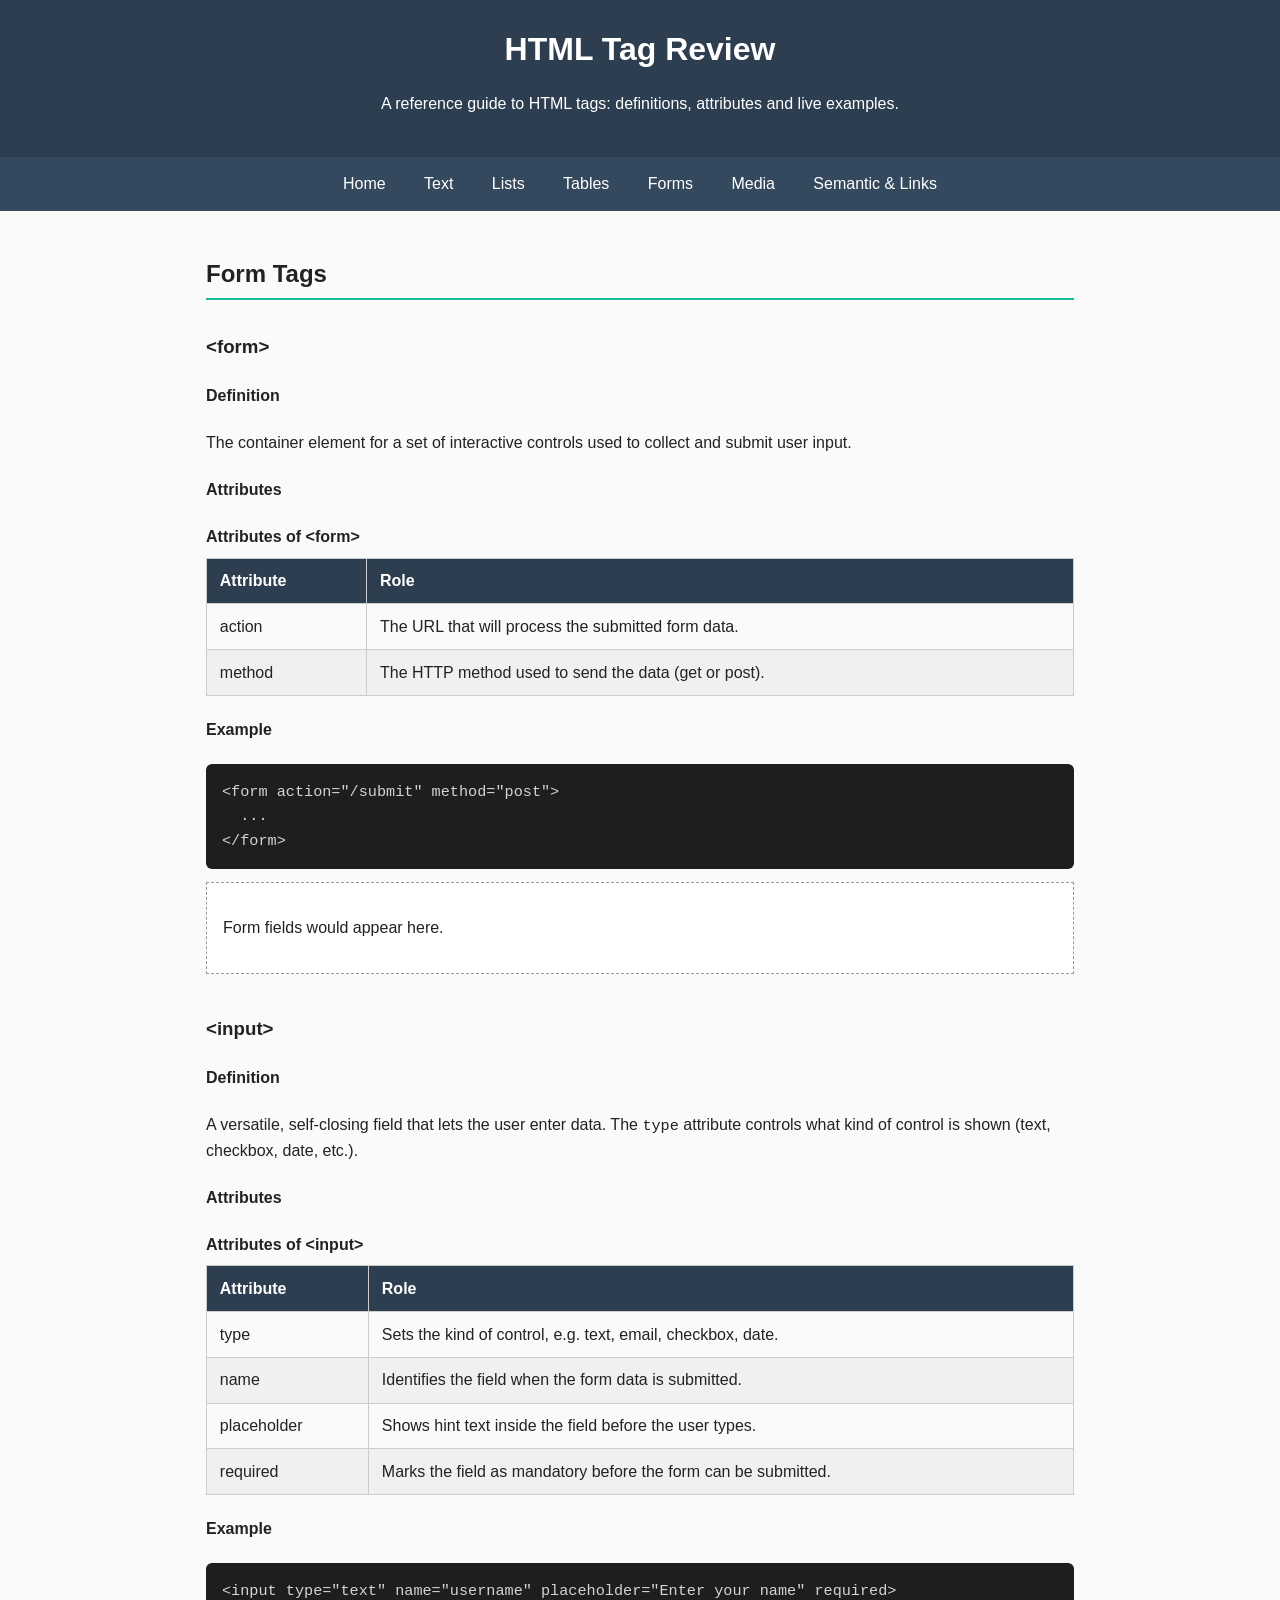
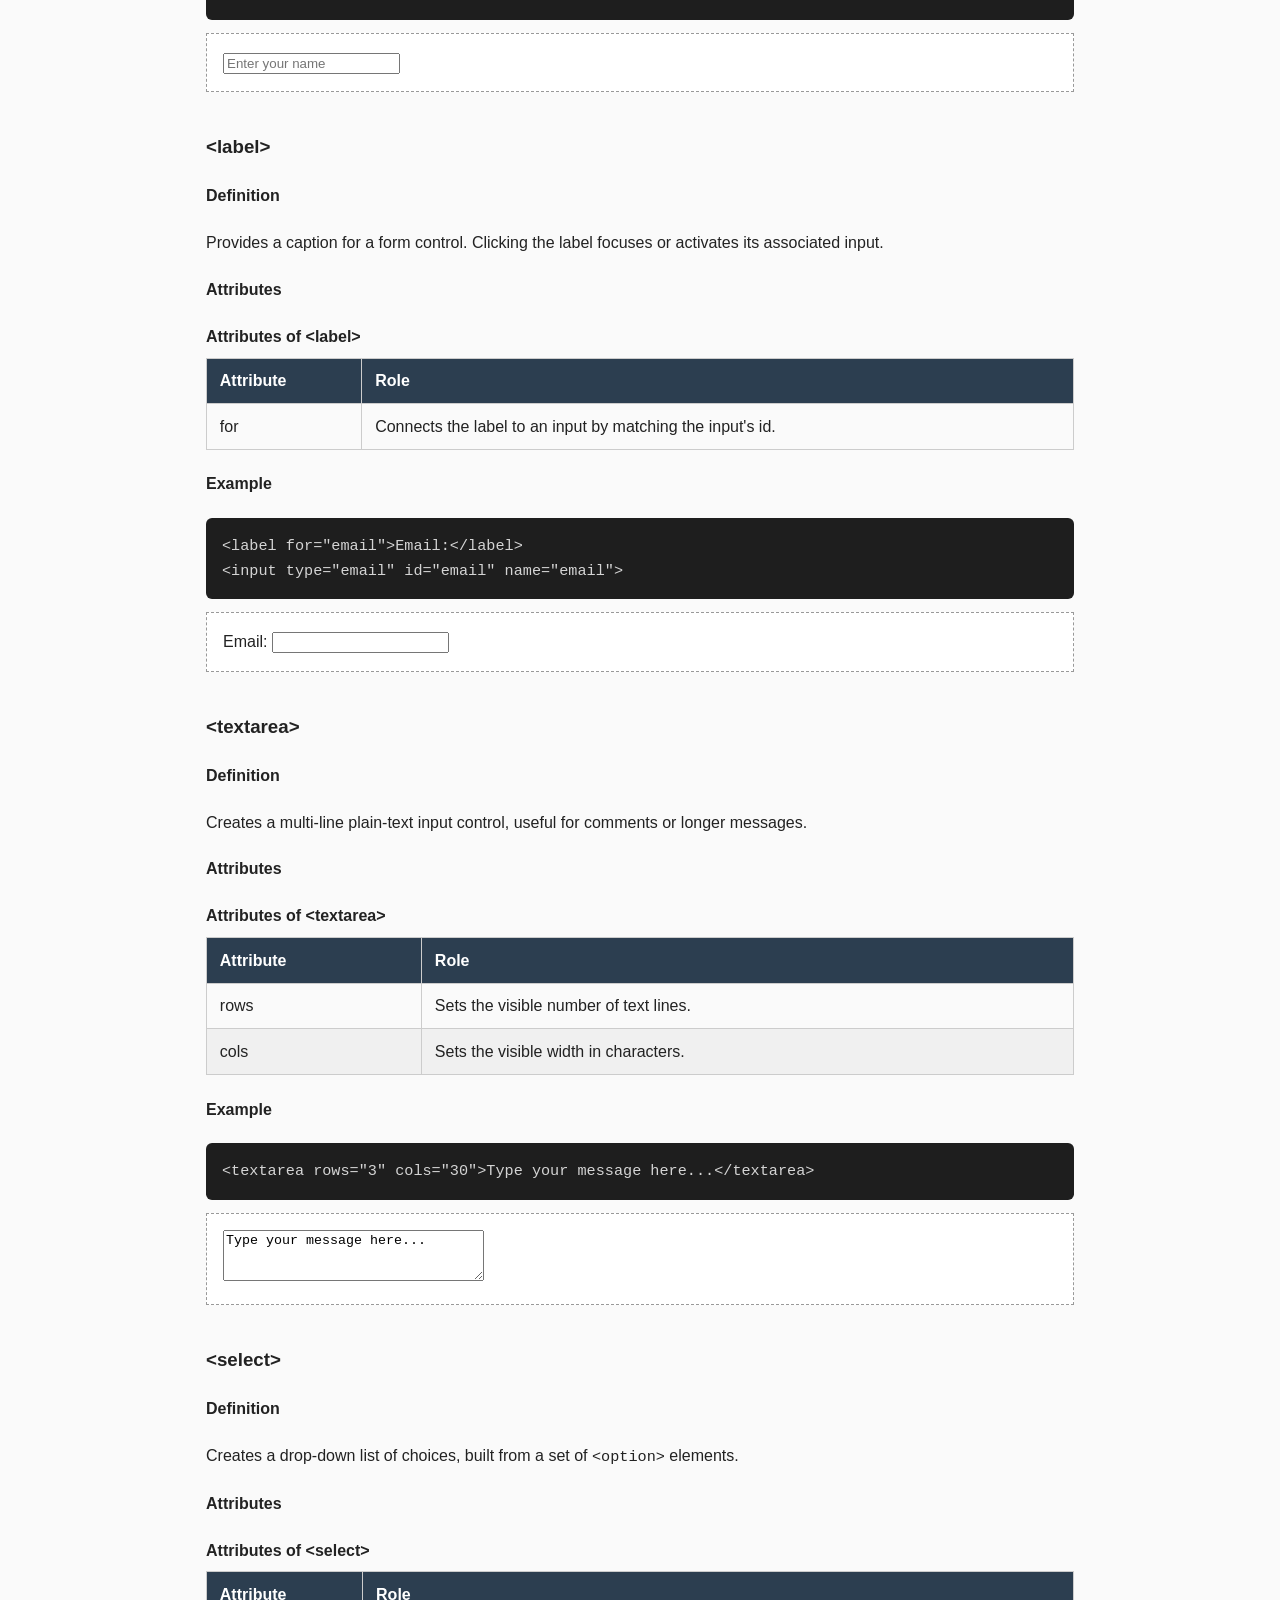
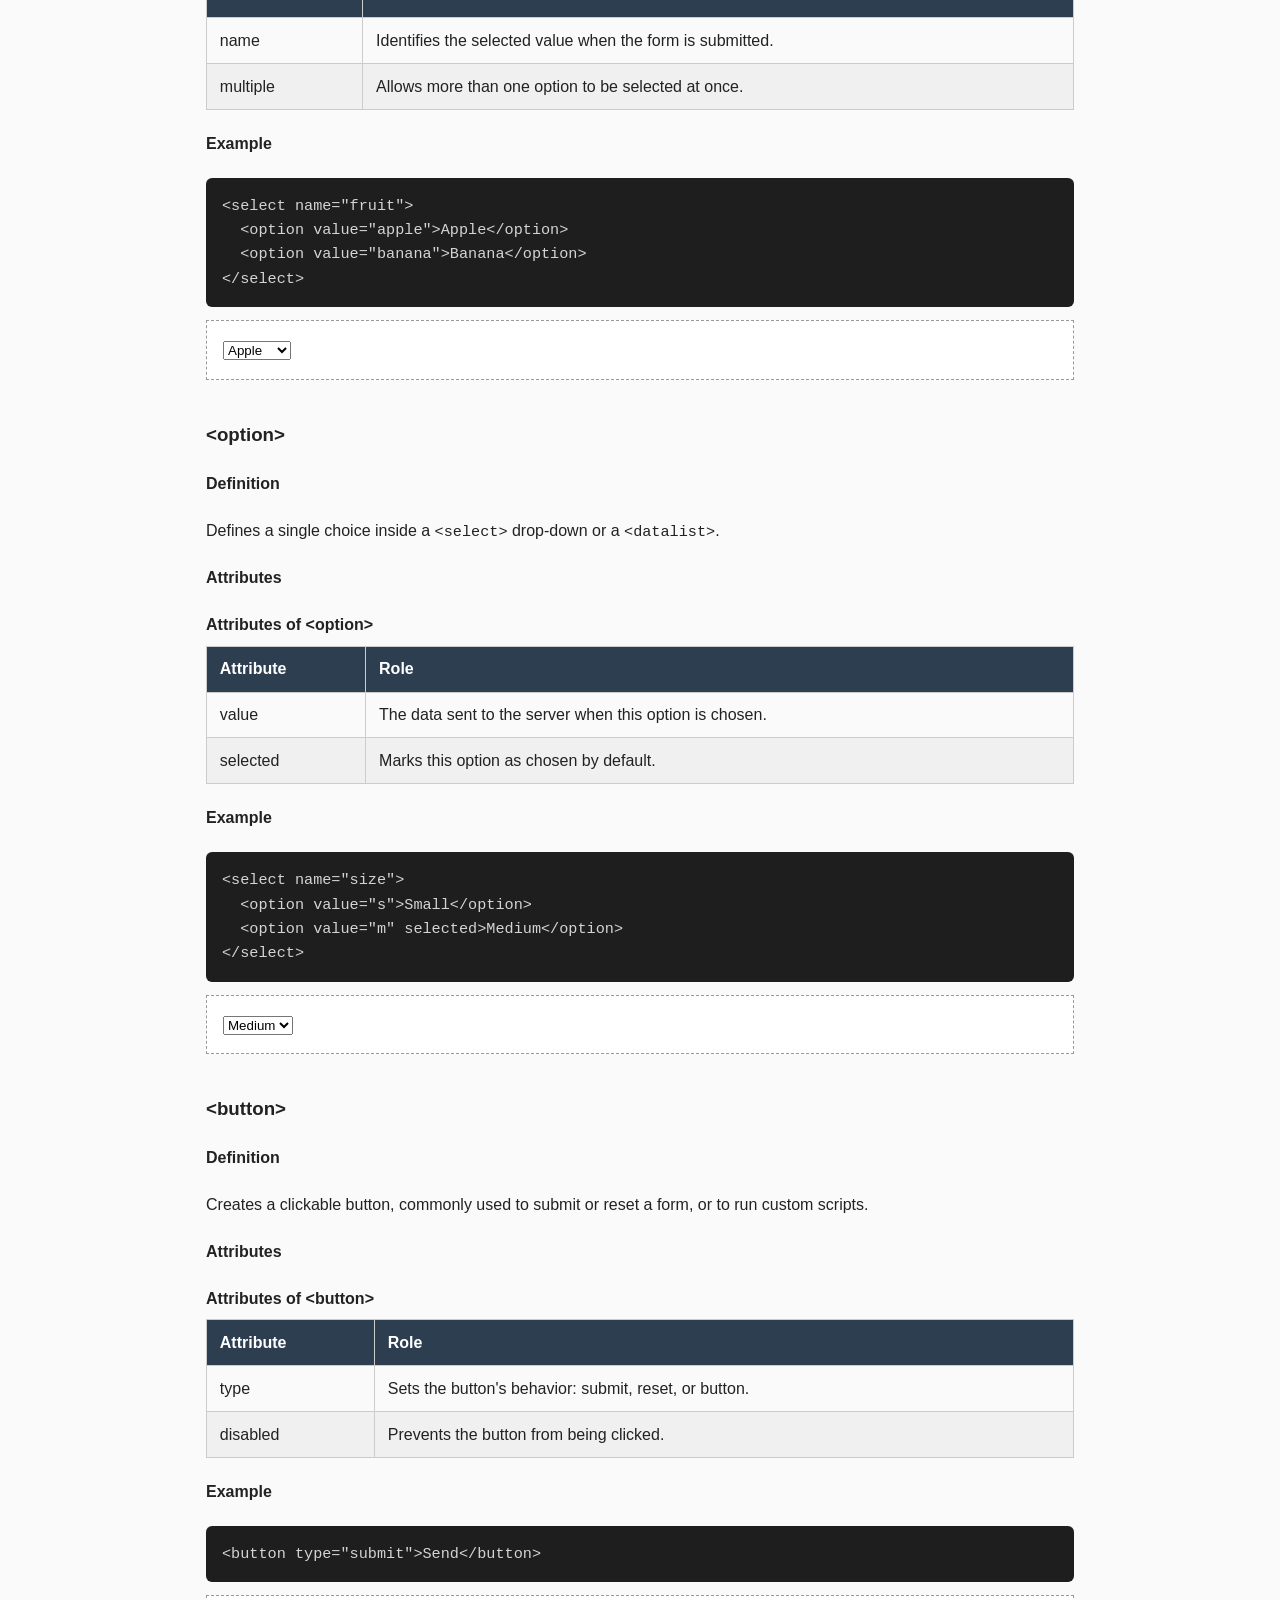
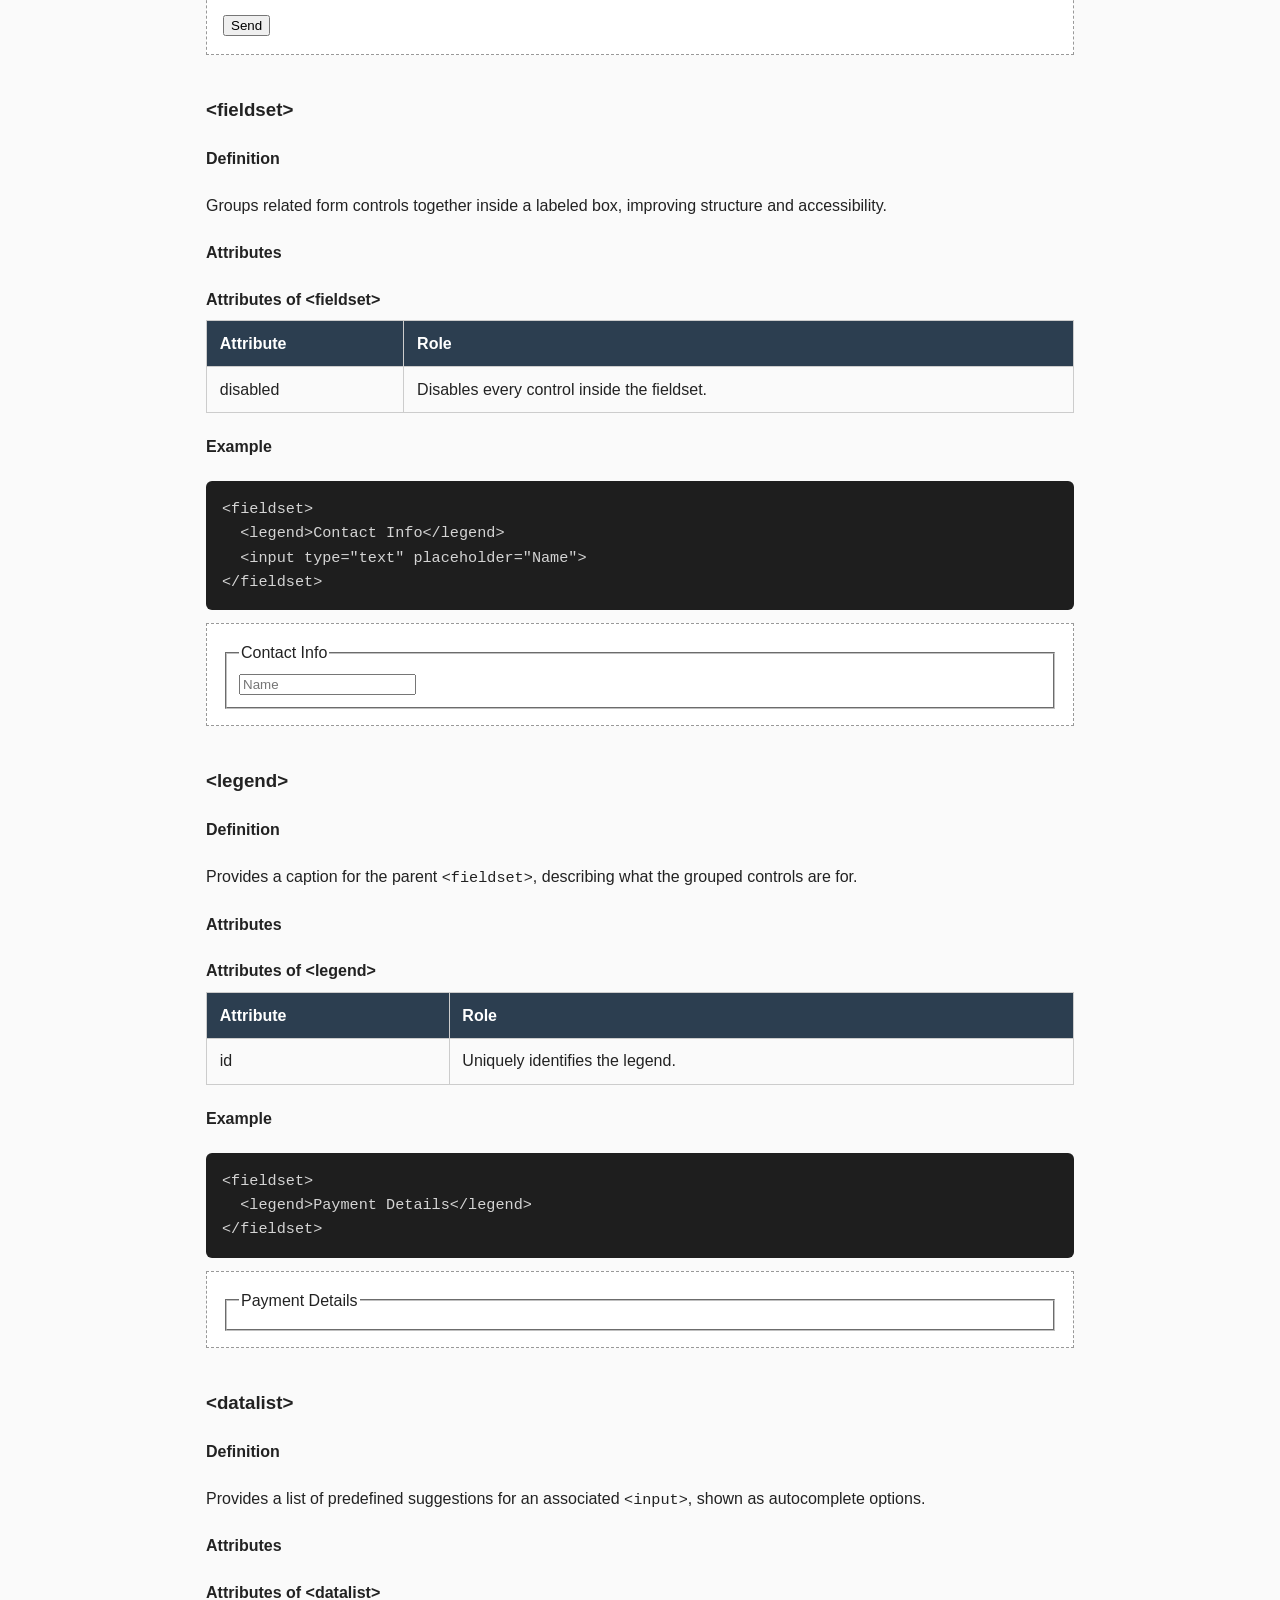
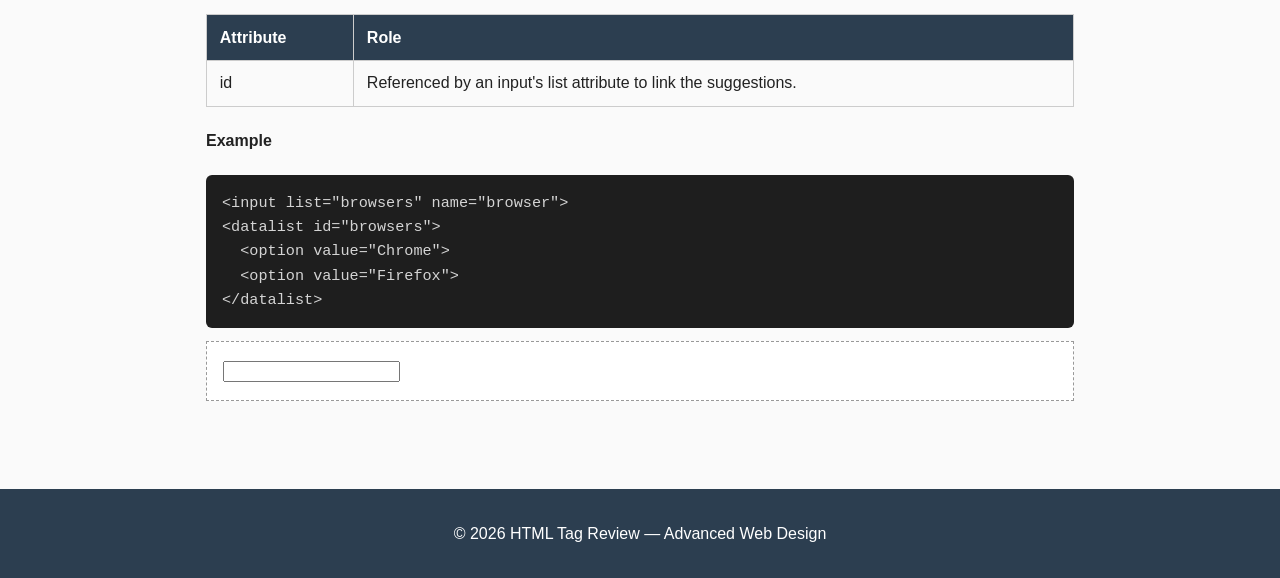
==== forms.html @ fc11f3be "Third Commit: test push" ====
<!DOCTYPE html>
<html lang="en">
<head>
  <meta charset="UTF-8">
  <meta name="viewport" content="width=device-width, initial-scale=1.0">
  <title>Form Tags | HTML Tag Review</title>
  <link rel="stylesheet" href="css/style.css">
</head>
<body>

  <header>
    <h1>HTML Tag Review</h1>
    <p>A reference guide to HTML tags: definitions, attributes and live examples.</p>
  </header>

  <nav>
    <ul>
      <li><a href="index.html">Home</a></li>
      <li><a href="text.html">Text</a></li>
      <li><a href="lists.html">Lists</a></li>
      <li><a href="tables.html">Tables</a></li>
      <li><a href="forms.html" aria-current="page">Forms</a></li>
      <li><a href="media.html">Media</a></li>
      <li><a href="semantic.html">Semantic &amp; Links</a></li>
    </ul>
  </nav>

  <main>
    <h2>Form Tags</h2>

    <section>
      <h3>&lt;form&gt;</h3>

      <h4>Definition</h4>
      <p>The container element for a set of interactive controls used to collect and submit user input.</p>

      <h4>Attributes</h4>
      <table>
        <caption>Attributes of &lt;form&gt;</caption>
        <thead>
          <tr><th>Attribute</th><th>Role</th></tr>
        </thead>
        <tbody>
          <tr><td>action</td><td>The URL that will process the submitted form data.</td></tr>
          <tr><td>method</td><td>The HTTP method used to send the data (get or post).</td></tr>
        </tbody>
      </table>

      <h4>Example</h4>
      <pre><code>&lt;form action="/submit" method="post"&gt;
  ...
&lt;/form&gt;</code></pre>

      <div class="example-result">
        <form action="#" method="post">
          <p>Form fields would appear here.</p>
        </form>
      </div>
    </section>

    <section>
      <h3>&lt;input&gt;</h3>

      <h4>Definition</h4>
      <p>A versatile, self-closing field that lets the user enter data. The <code>type</code> attribute controls what kind of control is shown (text, checkbox, date, etc.).</p>

      <h4>Attributes</h4>
      <table>
        <caption>Attributes of &lt;input&gt;</caption>
        <thead>
          <tr><th>Attribute</th><th>Role</th></tr>
        </thead>
        <tbody>
          <tr><td>type</td><td>Sets the kind of control, e.g. text, email, checkbox, date.</td></tr>
          <tr><td>name</td><td>Identifies the field when the form data is submitted.</td></tr>
          <tr><td>placeholder</td><td>Shows hint text inside the field before the user types.</td></tr>
          <tr><td>required</td><td>Marks the field as mandatory before the form can be submitted.</td></tr>
        </tbody>
      </table>

      <h4>Example</h4>
      <pre><code>&lt;input type="text" name="username" placeholder="Enter your name" required&gt;</code></pre>

      <div class="example-result">
        <input type="text" name="username" placeholder="Enter your name" required>
      </div>
    </section>

    <section>
      <h3>&lt;label&gt;</h3>

      <h4>Definition</h4>
      <p>Provides a caption for a form control. Clicking the label focuses or activates its associated input.</p>

      <h4>Attributes</h4>
      <table>
        <caption>Attributes of &lt;label&gt;</caption>
        <thead>
          <tr><th>Attribute</th><th>Role</th></tr>
        </thead>
        <tbody>
          <tr><td>for</td><td>Connects the label to an input by matching the input's id.</td></tr>
        </tbody>
      </table>

      <h4>Example</h4>
      <pre><code>&lt;label for="email"&gt;Email:&lt;/label&gt;
&lt;input type="email" id="email" name="email"&gt;</code></pre>

      <div class="example-result">
        <label for="email-demo">Email:</label>
        <input type="email" id="email-demo" name="email">
      </div>
    </section>

    <section>
      <h3>&lt;textarea&gt;</h3>

      <h4>Definition</h4>
      <p>Creates a multi-line plain-text input control, useful for comments or longer messages.</p>

      <h4>Attributes</h4>
      <table>
        <caption>Attributes of &lt;textarea&gt;</caption>
        <thead>
          <tr><th>Attribute</th><th>Role</th></tr>
        </thead>
        <tbody>
          <tr><td>rows</td><td>Sets the visible number of text lines.</td></tr>
          <tr><td>cols</td><td>Sets the visible width in characters.</td></tr>
        </tbody>
      </table>

      <h4>Example</h4>
      <pre><code>&lt;textarea rows="3" cols="30"&gt;Type your message here...&lt;/textarea&gt;</code></pre>

      <div class="example-result">
        <textarea rows="3" cols="30">Type your message here...</textarea>
      </div>
    </section>

    <section>
      <h3>&lt;select&gt;</h3>

      <h4>Definition</h4>
      <p>Creates a drop-down list of choices, built from a set of <code>&lt;option&gt;</code> elements.</p>

      <h4>Attributes</h4>
      <table>
        <caption>Attributes of &lt;select&gt;</caption>
        <thead>
          <tr><th>Attribute</th><th>Role</th></tr>
        </thead>
        <tbody>
          <tr><td>name</td><td>Identifies the selected value when the form is submitted.</td></tr>
          <tr><td>multiple</td><td>Allows more than one option to be selected at once.</td></tr>
        </tbody>
      </table>

      <h4>Example</h4>
      <pre><code>&lt;select name="fruit"&gt;
  &lt;option value="apple"&gt;Apple&lt;/option&gt;
  &lt;option value="banana"&gt;Banana&lt;/option&gt;
&lt;/select&gt;</code></pre>

      <div class="example-result">
        <select name="fruit">
          <option value="apple">Apple</option>
          <option value="banana">Banana</option>
        </select>
      </div>
    </section>

    <section>
      <h3>&lt;option&gt;</h3>

      <h4>Definition</h4>
      <p>Defines a single choice inside a <code>&lt;select&gt;</code> drop-down or a <code>&lt;datalist&gt;</code>.</p>

      <h4>Attributes</h4>
      <table>
        <caption>Attributes of &lt;option&gt;</caption>
        <thead>
          <tr><th>Attribute</th><th>Role</th></tr>
        </thead>
        <tbody>
          <tr><td>value</td><td>The data sent to the server when this option is chosen.</td></tr>
          <tr><td>selected</td><td>Marks this option as chosen by default.</td></tr>
        </tbody>
      </table>

      <h4>Example</h4>
      <pre><code>&lt;select name="size"&gt;
  &lt;option value="s"&gt;Small&lt;/option&gt;
  &lt;option value="m" selected&gt;Medium&lt;/option&gt;
&lt;/select&gt;</code></pre>

      <div class="example-result">
        <select name="size">
          <option value="s">Small</option>
          <option value="m" selected>Medium</option>
        </select>
      </div>
    </section>

    <section>
      <h3>&lt;button&gt;</h3>

      <h4>Definition</h4>
      <p>Creates a clickable button, commonly used to submit or reset a form, or to run custom scripts.</p>

      <h4>Attributes</h4>
      <table>
        <caption>Attributes of &lt;button&gt;</caption>
        <thead>
          <tr><th>Attribute</th><th>Role</th></tr>
        </thead>
        <tbody>
          <tr><td>type</td><td>Sets the button's behavior: submit, reset, or button.</td></tr>
          <tr><td>disabled</td><td>Prevents the button from being clicked.</td></tr>
        </tbody>
      </table>

      <h4>Example</h4>
      <pre><code>&lt;button type="submit"&gt;Send&lt;/button&gt;</code></pre>

      <div class="example-result">
        <button type="button">Send</button>
      </div>
    </section>

    <section>
      <h3>&lt;fieldset&gt;</h3>

      <h4>Definition</h4>
      <p>Groups related form controls together inside a labeled box, improving structure and accessibility.</p>

      <h4>Attributes</h4>
      <table>
        <caption>Attributes of &lt;fieldset&gt;</caption>
        <thead>
          <tr><th>Attribute</th><th>Role</th></tr>
        </thead>
        <tbody>
          <tr><td>disabled</td><td>Disables every control inside the fieldset.</td></tr>
        </tbody>
      </table>

      <h4>Example</h4>
      <pre><code>&lt;fieldset&gt;
  &lt;legend&gt;Contact Info&lt;/legend&gt;
  &lt;input type="text" placeholder="Name"&gt;
&lt;/fieldset&gt;</code></pre>

      <div class="example-result">
        <fieldset>
          <legend>Contact Info</legend>
          <input type="text" placeholder="Name">
        </fieldset>
      </div>
    </section>

    <section>
      <h3>&lt;legend&gt;</h3>

      <h4>Definition</h4>
      <p>Provides a caption for the parent <code>&lt;fieldset&gt;</code>, describing what the grouped controls are for.</p>

      <h4>Attributes</h4>
      <table>
        <caption>Attributes of &lt;legend&gt;</caption>
        <thead>
          <tr><th>Attribute</th><th>Role</th></tr>
        </thead>
        <tbody>
          <tr><td>id</td><td>Uniquely identifies the legend.</td></tr>
        </tbody>
      </table>

      <h4>Example</h4>
      <pre><code>&lt;fieldset&gt;
  &lt;legend&gt;Payment Details&lt;/legend&gt;
&lt;/fieldset&gt;</code></pre>

      <div class="example-result">
        <fieldset>
          <legend>Payment Details</legend>
        </fieldset>
      </div>
    </section>

    <section>
      <h3>&lt;datalist&gt;</h3>

      <h4>Definition</h4>
      <p>Provides a list of predefined suggestions for an associated <code>&lt;input&gt;</code>, shown as autocomplete options.</p>

      <h4>Attributes</h4>
      <table>
        <caption>Attributes of &lt;datalist&gt;</caption>
        <thead>
          <tr><th>Attribute</th><th>Role</th></tr>
        </thead>
        <tbody>
          <tr><td>id</td><td>Referenced by an input's list attribute to link the suggestions.</td></tr>
        </tbody>
      </table>

      <h4>Example</h4>
      <pre><code>&lt;input list="browsers" name="browser"&gt;
&lt;datalist id="browsers"&gt;
  &lt;option value="Chrome"&gt;
  &lt;option value="Firefox"&gt;
&lt;/datalist&gt;</code></pre>

      <div class="example-result">
        <input list="browsers-demo" name="browser">
        <datalist id="browsers-demo">
          <option value="Chrome">
          <option value="Firefox">
        </datalist>
      </div>
    </section>
  </main>

  <footer>
    <p>&copy; 2026 HTML Tag Review &mdash; Advanced Web Design</p>
  </footer>

</body>
</html>
---- css/style.css ----
* {
  box-sizing: border-box;
}

body {
  margin: 0;
  font-family: Arial, Helvetica, sans-serif;
  line-height: 1.6;
  color: #222;
  background-color: #fafafa;
}

header {
  background-color: #2c3e50;
  color: #fff;
  padding: 1.5rem 1rem;
  text-align: center;
}

header h1 {
  margin: 0 0 0.5rem;
}

nav {
  background-color: #34495e;
}

nav ul {
  list-style: none;
  margin: 0;
  padding: 0;
  display: flex;
  flex-wrap: wrap;
  justify-content: center;
}

nav li {
  margin: 0;
}

nav a {
  display: block;
  padding: 0.9rem 1.2rem;
  color: #fff;
  text-decoration: none;
}

nav a:hover,
nav a:focus {
  background-color: #1abc9c;
}

main {
  max-width: 900px;
  margin: 0 auto;
  padding: 1.5rem 1rem 3rem;
}

section {
  margin-bottom: 2.5rem;
}

h2 {
  border-bottom: 2px solid #1abc9c;
  padding-bottom: 0.3rem;
}

h3 {
  margin-top: 2rem;
}

table {
  width: 100%;
  border-collapse: collapse;
  margin: 1rem 0;
}

caption {
  caption-side: top;
  font-weight: bold;
  text-align: left;
  margin-bottom: 0.5rem;
}

th, td {
  border: 1px solid #ccc;
  padding: 0.6rem 0.8rem;
  text-align: left;
}

th {
  background-color: #2c3e50;
  color: #fff;
}

tr:nth-child(even) {
  background-color: #f0f0f0;
}

pre {
  background-color: #1e1e1e;
  color: #d4d4d4;
  padding: 1rem;
  border-radius: 6px;
  overflow-x: auto;
}

code {
  font-family: "Courier New", Courier, monospace;
  font-size: 0.95rem;
}

.example-result {
  border: 1px dashed #999;
  padding: 1rem;
  margin-top: 0.5rem;
  background-color: #fff;
}

footer {
  background-color: #2c3e50;
  color: #fff;
  text-align: center;
  padding: 1rem;
}

footer a {
  color: #1abc9c;
}
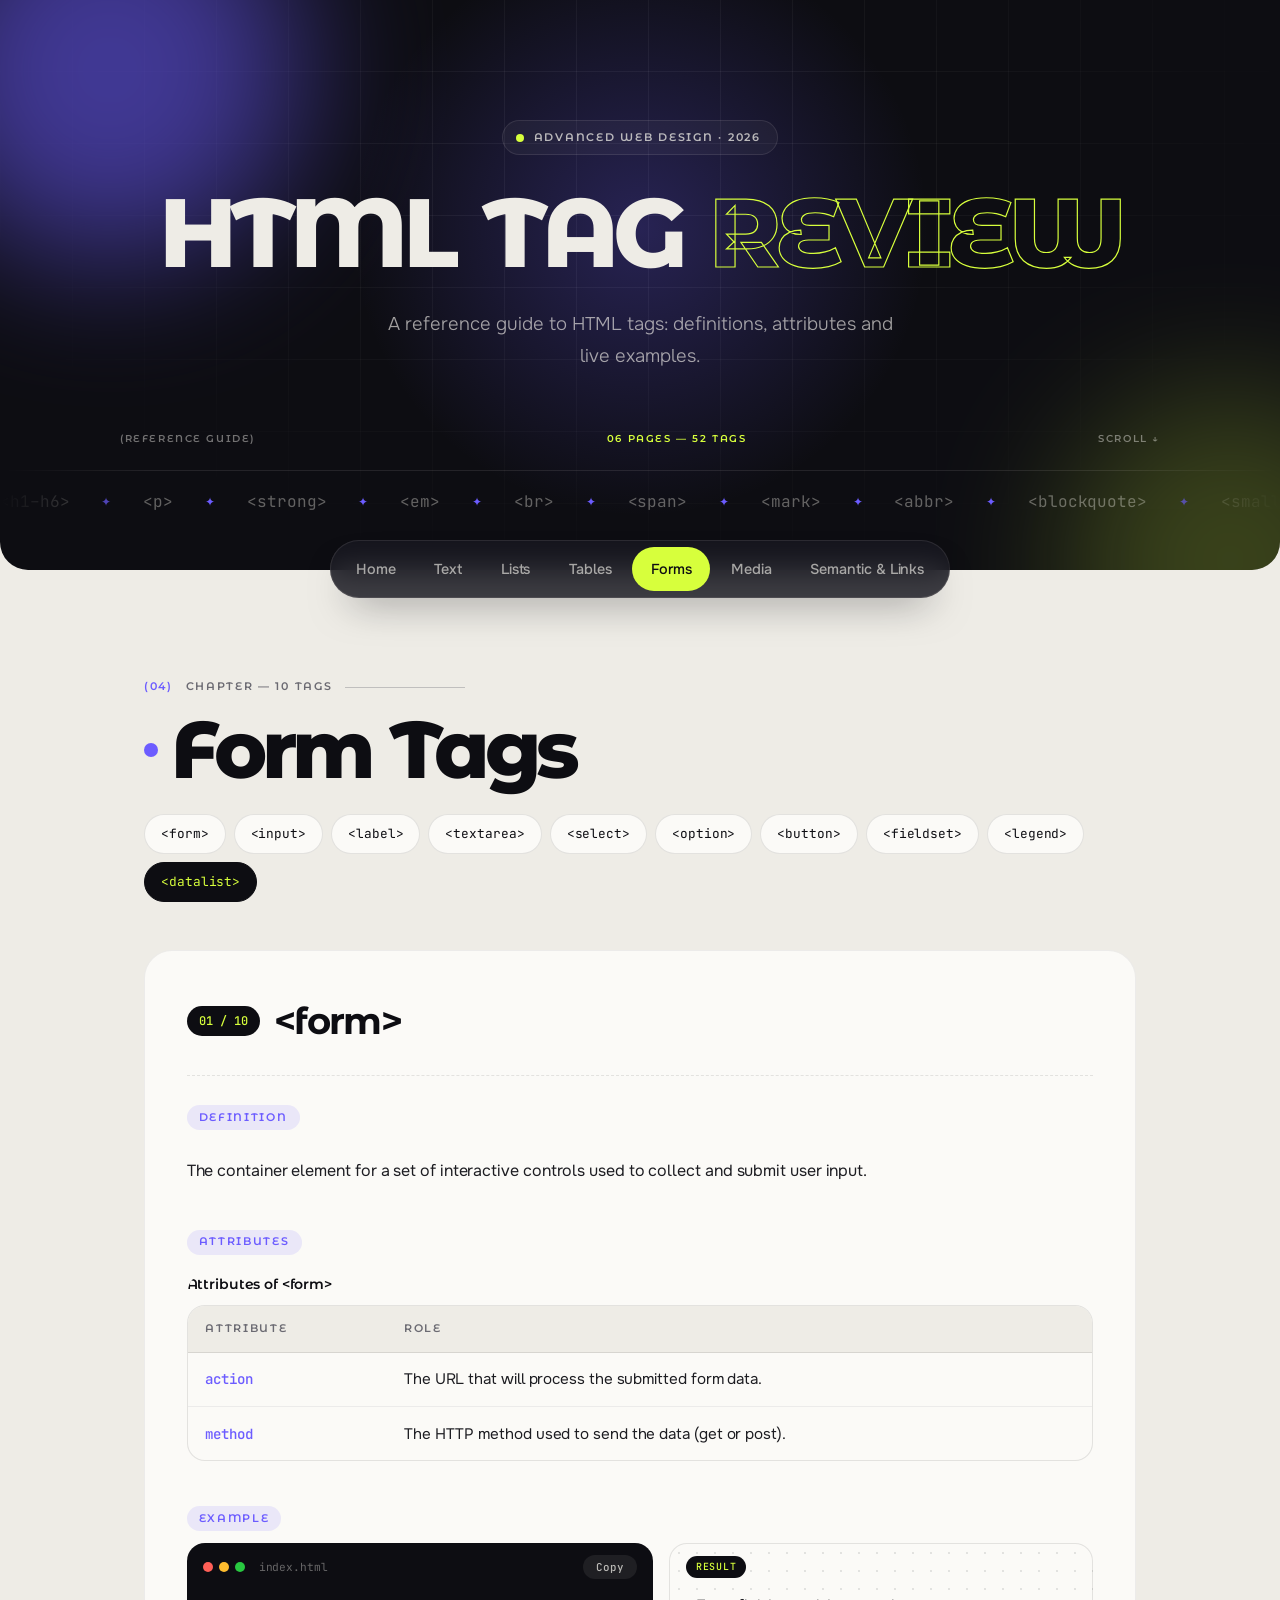
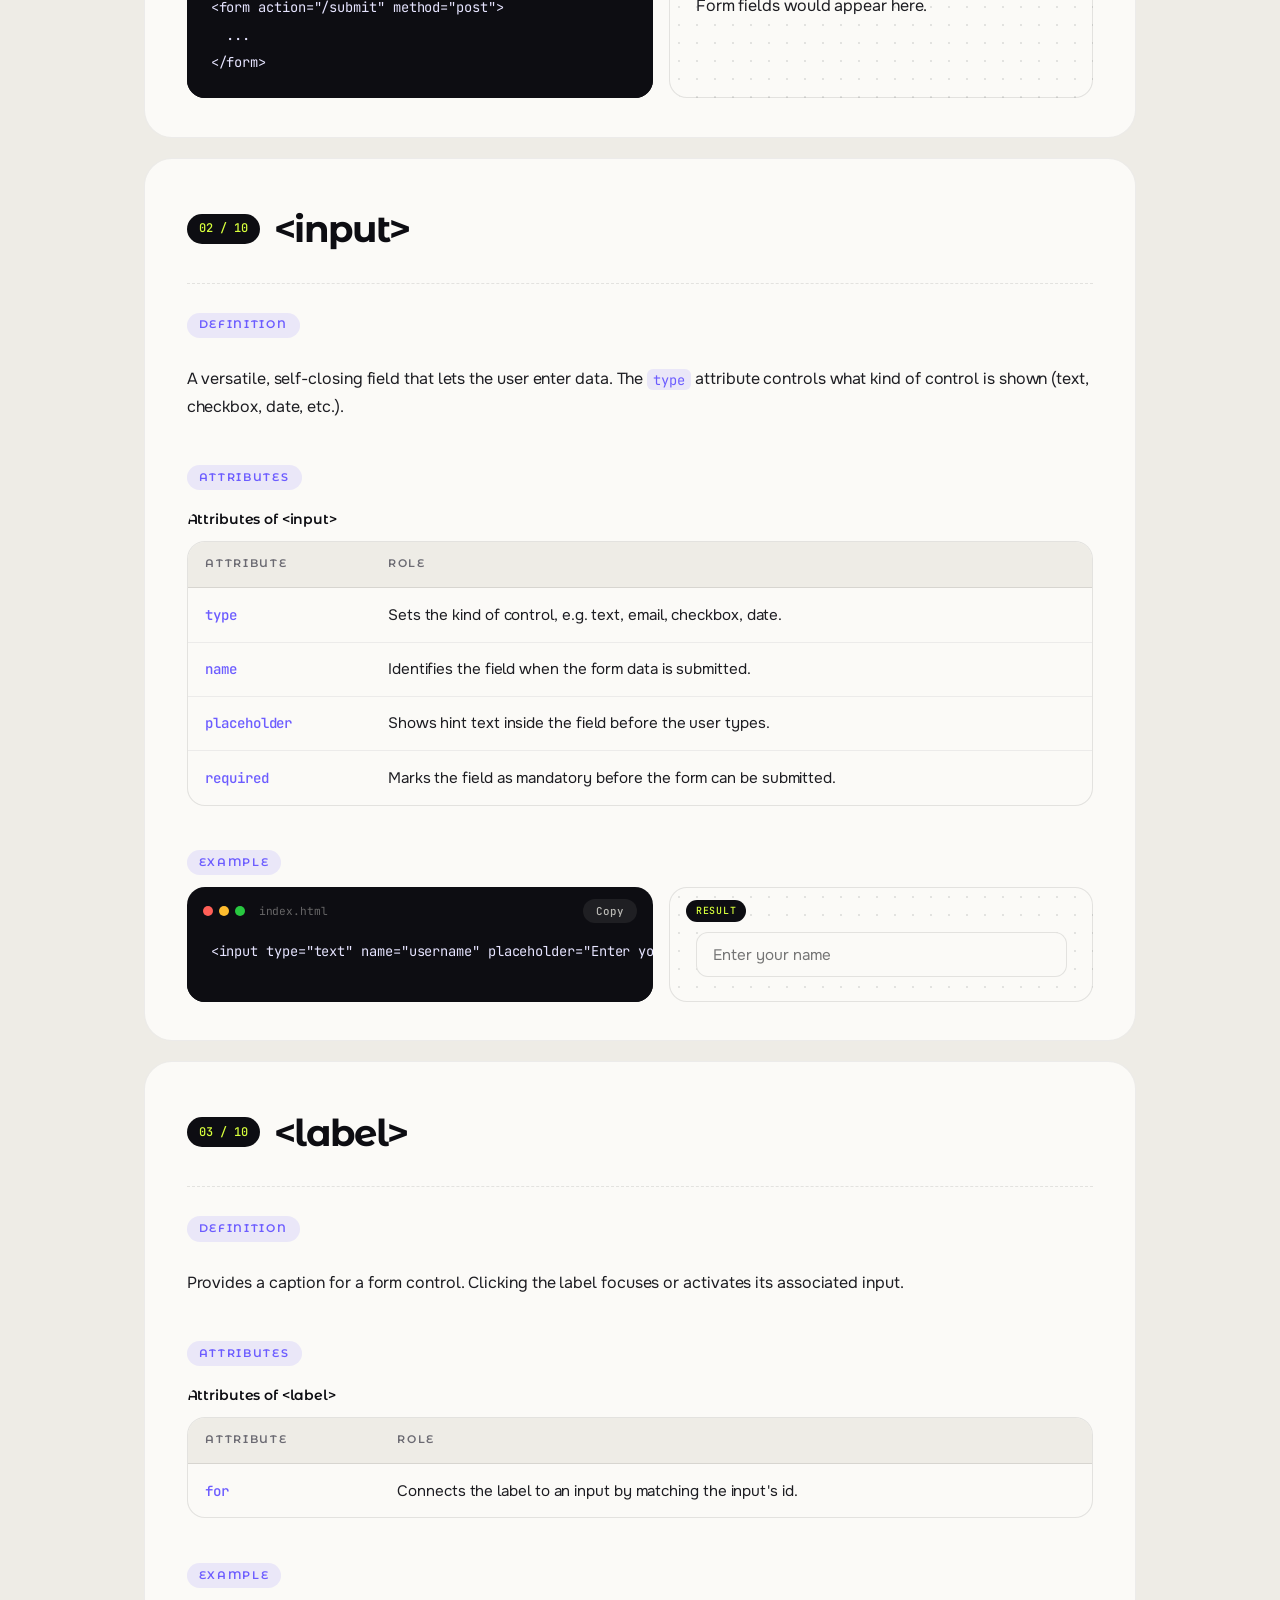
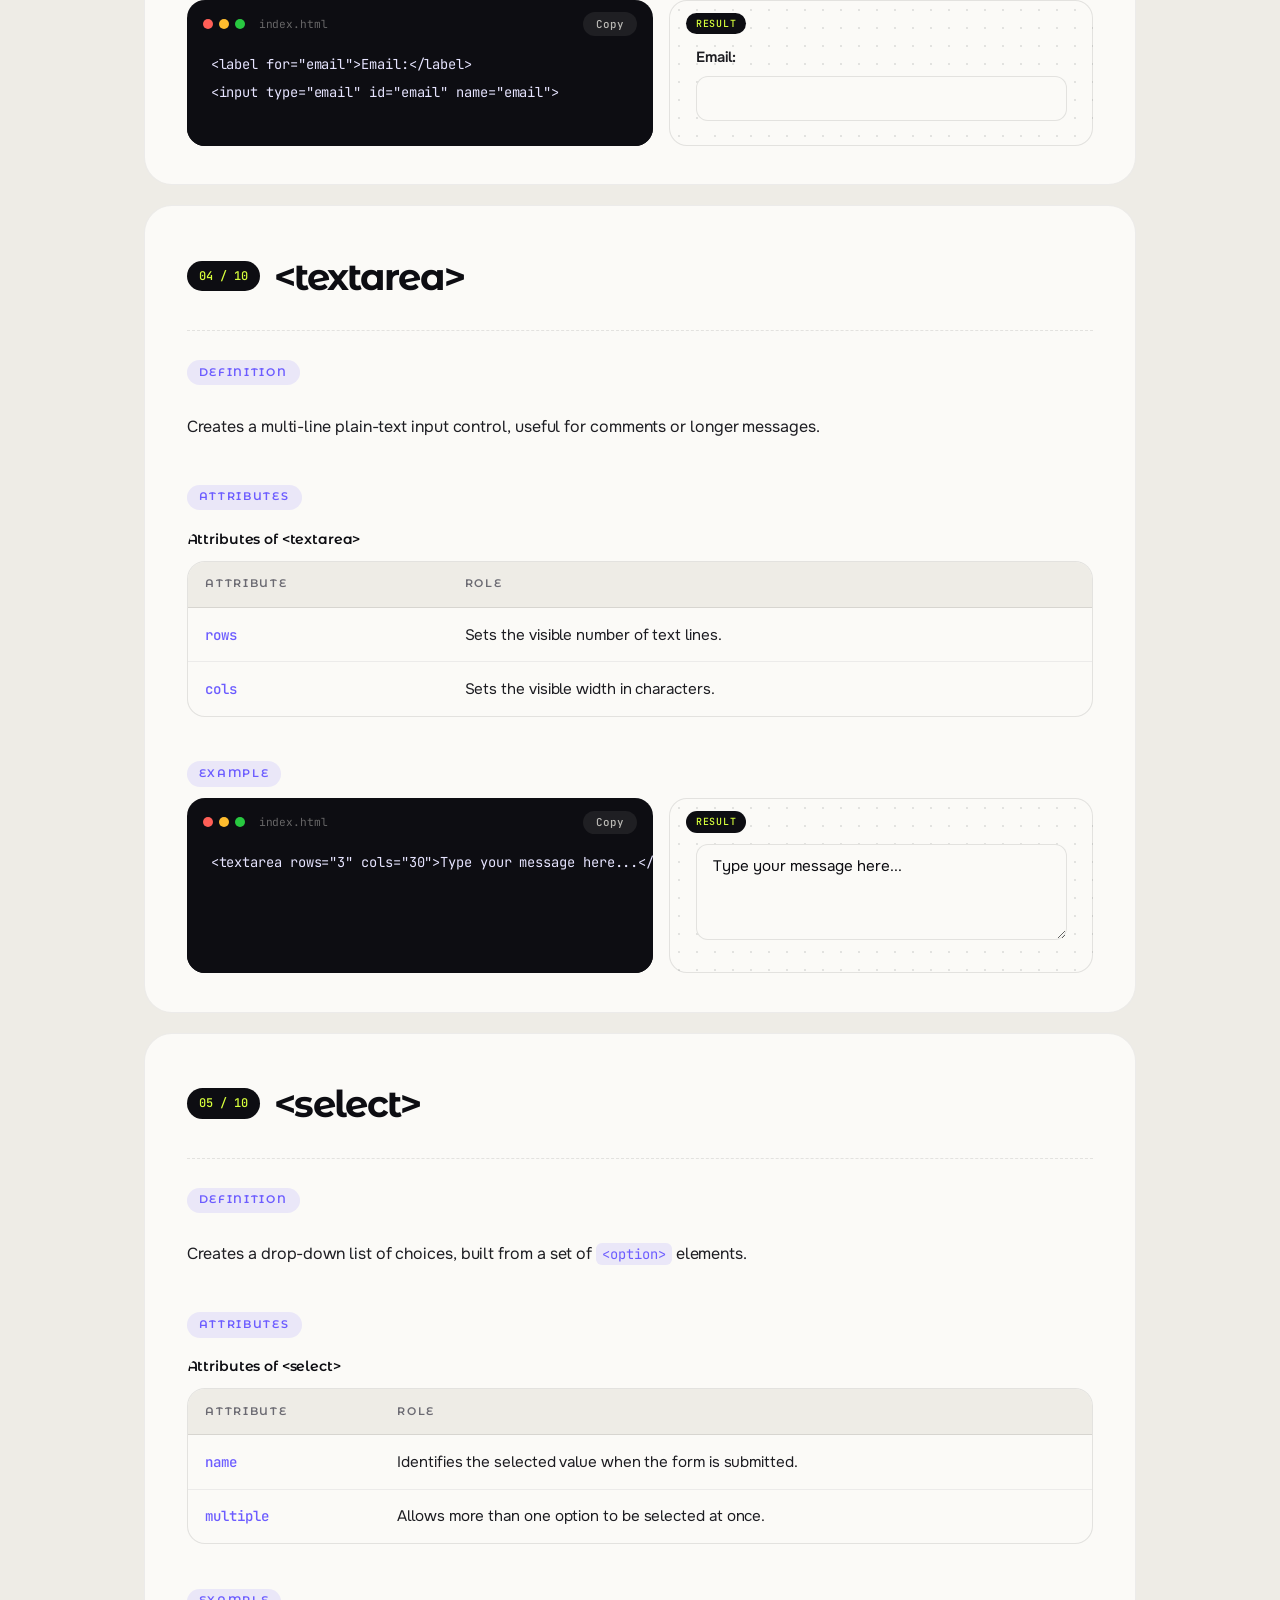
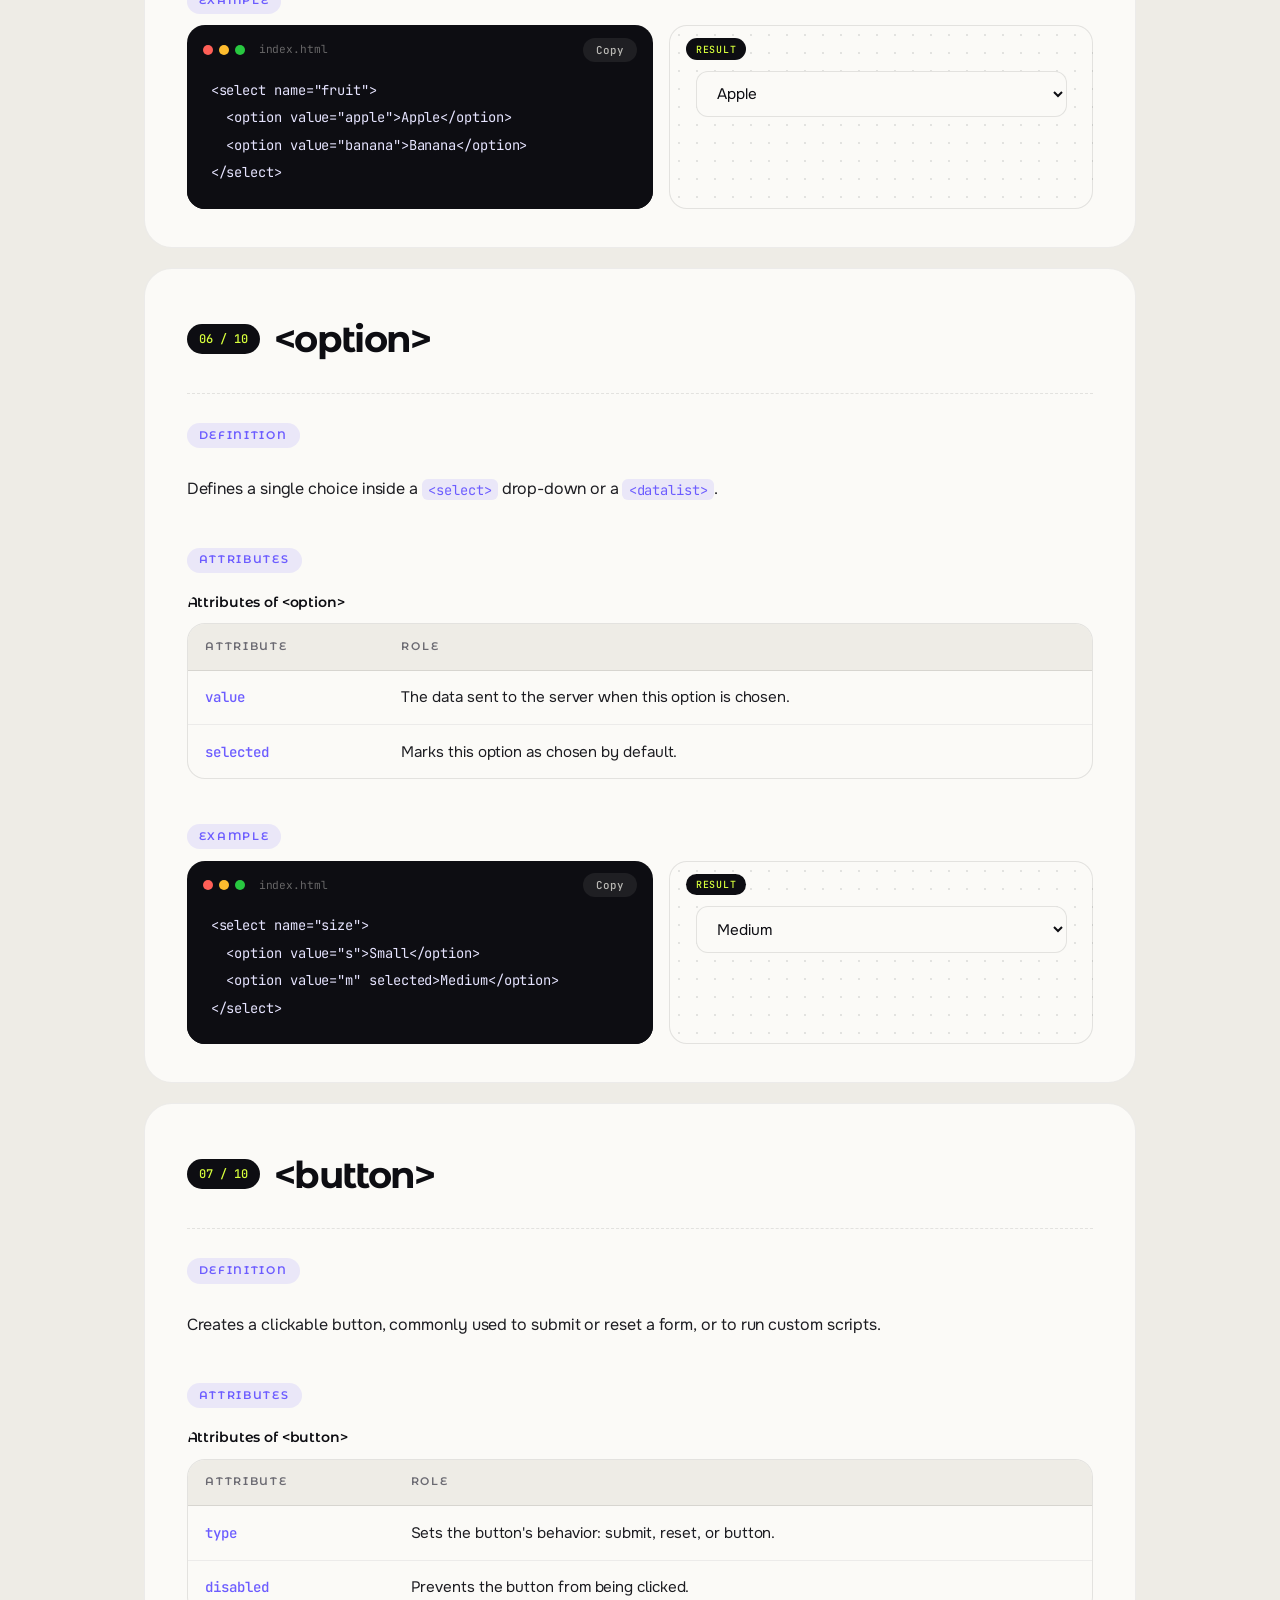
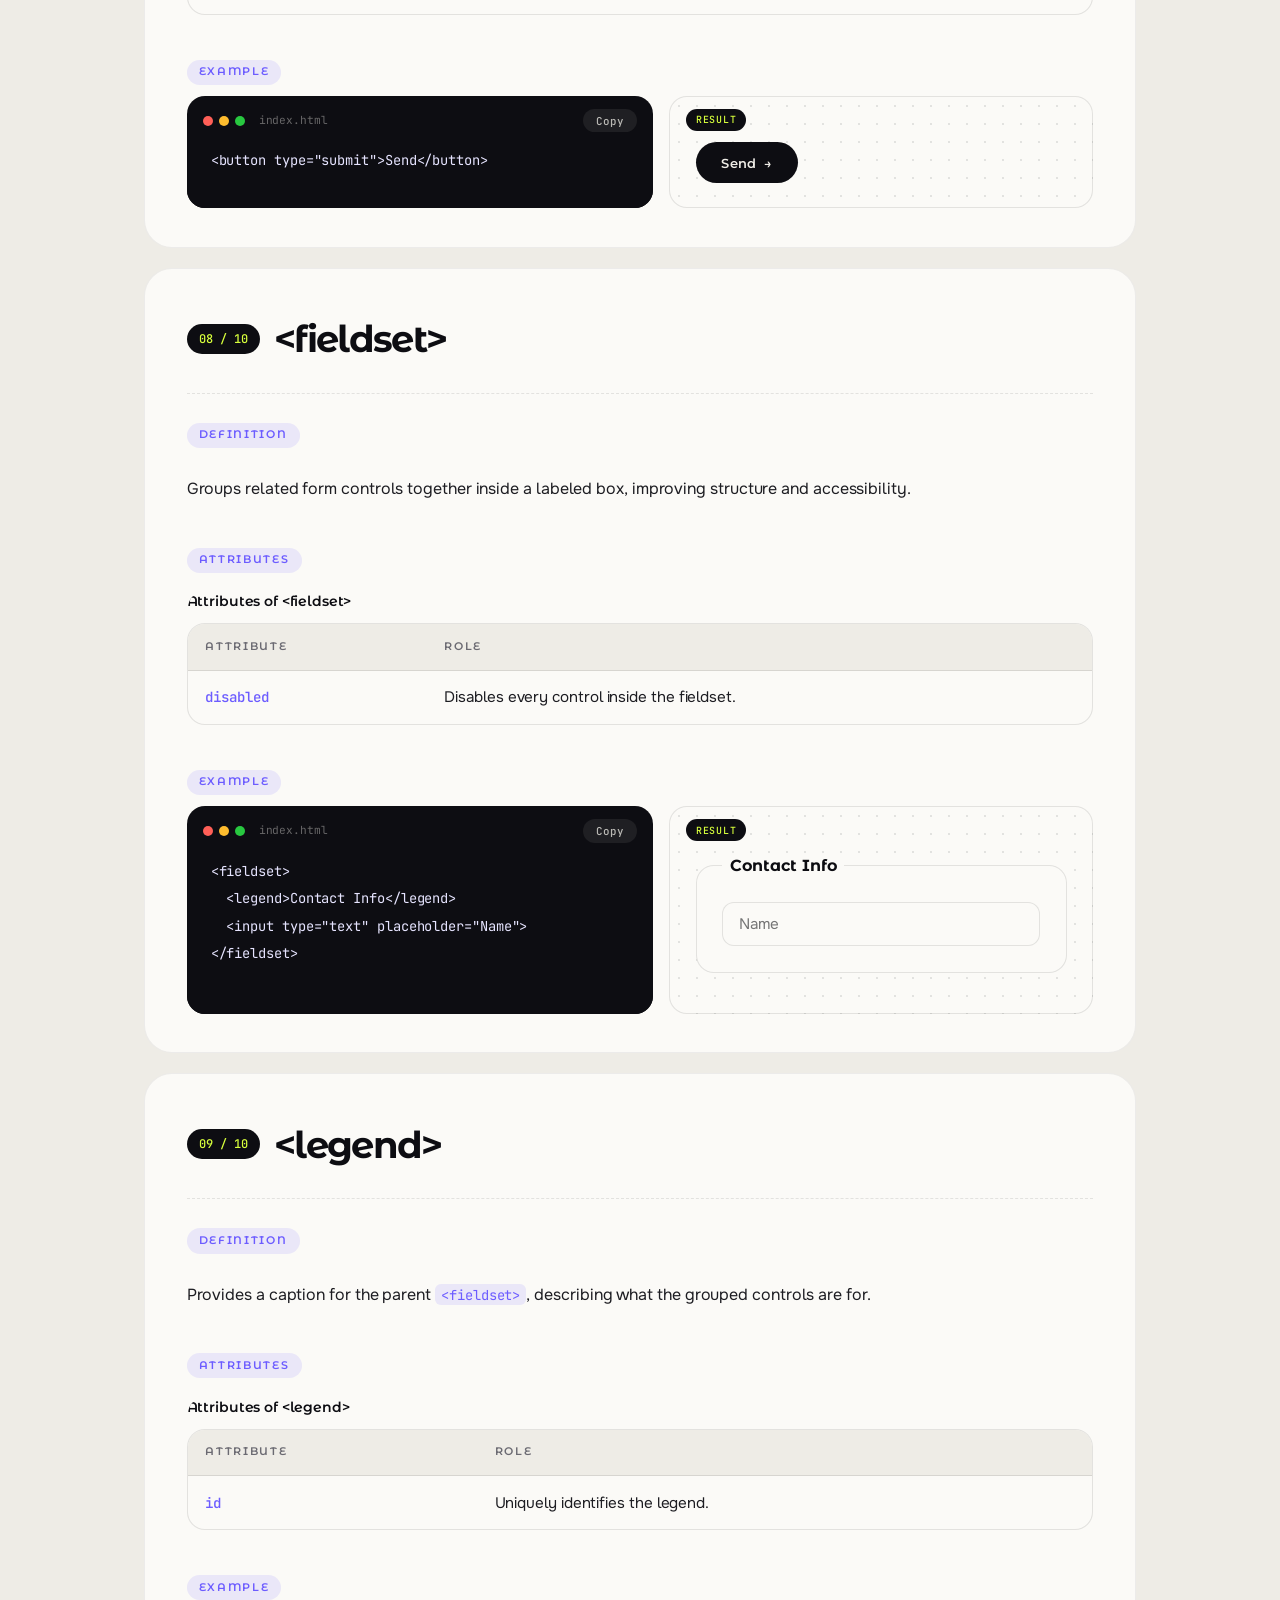
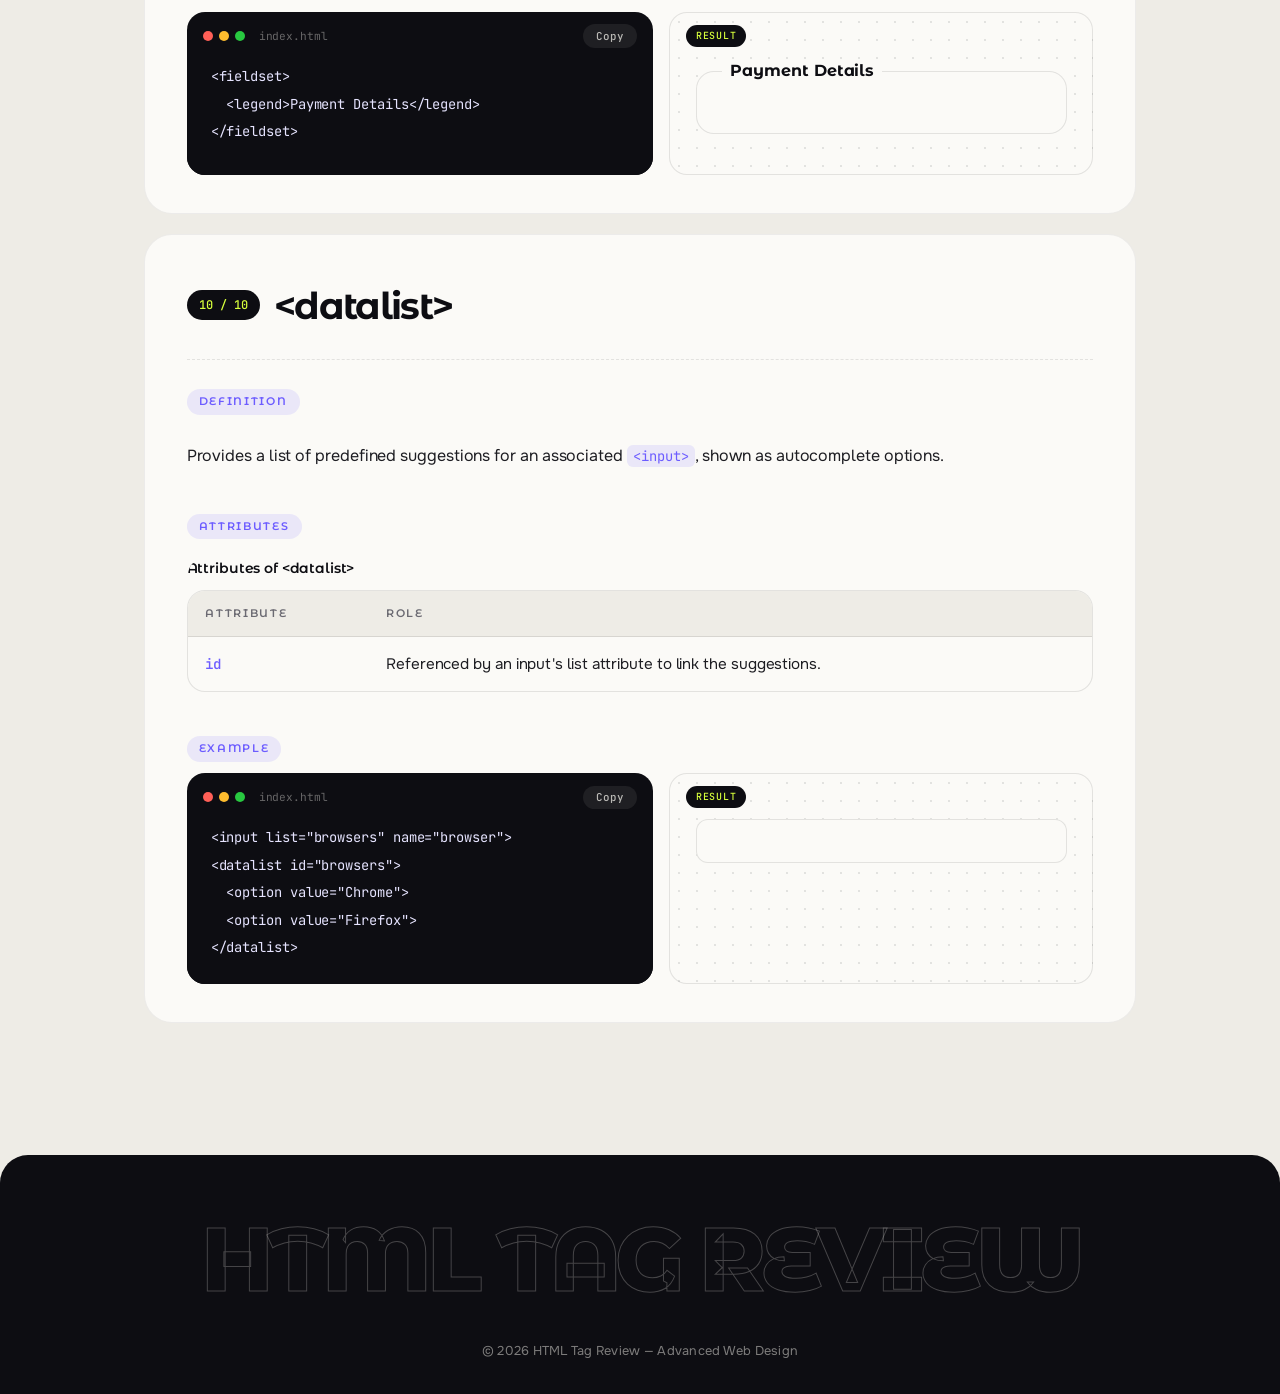
==== commit d2c78ce1: "Final commit" ====
--- a/forms.html
+++ b/forms.html
@@ -4,7 +4,16 @@
   <meta charset="UTF-8">
   <meta name="viewport" content="width=device-width, initial-scale=1.0">
   <title>Form Tags | HTML Tag Review</title>
-  <link rel="stylesheet" href="css/style.css">
+    <link rel="preconnect" href="https://fonts.googleapis.com">
+  <link rel="preconnect" href="https://fonts.gstatic.com" crossorigin>
+  <link href="https://fonts.googleapis.com/css2?family=Montserrat:wght@300;400;500;600;700;800;900&family=Onest:wght@300;400;500;600;700&family=JetBrains+Mono:wght@400;500&display=swap" rel="stylesheet">
+<link rel="stylesheet" href="css/style.css">
+  <script>
+    (function (d) {
+      d.classList.add("fx-js");
+      setTimeout(function () { d.classList.add("is-ready"); }, 3000);
+    })(document.documentElement);
+  </script>
 </head>
 <body>
 
@@ -327,5 +336,336 @@
     <p>&copy; 2026 HTML Tag Review &mdash; Advanced Web Design</p>
   </footer>
 
+
+  <script>
+    /* Interactive layer: intro + page fade, hero, pill nav, TOC,
+       code windows, home bento, scroll reveal, magnetic buttons, back-to-top. */
+    (function () {
+      var doc = document.documentElement;
+      var reduce = window.matchMedia("(prefers-reduced-motion: reduce)").matches;
+      var finePointer = window.matchMedia("(pointer: fine)").matches;
+      var header = document.querySelector("body > header");
+      var nav = document.querySelector("body > nav");
+      var main = document.querySelector("main");
+      var footer = document.querySelector("body > footer");
+      var pages = [
+        { href: "text.html", tags: ["h1–h6", "p", "strong", "em", "br", "span", "mark", "abbr", "blockquote", "small"] },
+        { href: "lists.html", tags: ["ul", "ol", "li", "dl", "dt", "dd"] },
+        { href: "tables.html", tags: ["table", "caption", "thead", "tbody", "tfoot", "tr", "th", "td"] },
+        { href: "forms.html", tags: ["form", "input", "label", "textarea", "select", "option", "button", "fieldset", "legend", "datalist"] },
+        { href: "media.html", tags: ["img", "audio", "video", "source", "figure", "figcaption", "picture", "track"] },
+        { href: "semantic.html", tags: ["a", "header", "nav", "main", "section", "article", "aside", "footer", "div", "address"] }
+      ];
+
+      function el(tag, cls, html) {
+        var node = document.createElement(tag);
+        if (cls) node.className = cls;
+        if (html != null) node.innerHTML = html;
+        return node;
+      }
+
+      function pad(n) {
+        return (n < 10 ? "0" : "") + n;
+      }
+
+      /* ---------- hero ---------- */
+      var h1 = header.querySelector("h1");
+      var title = h1.textContent.trim();
+      var words = title.split(/\s+/);
+      h1.setAttribute("aria-label", title);
+      h1.innerHTML = "";
+      var charIndex = 0;
+      words.forEach(function (word, w) {
+        var wrap = el("span", "fx-word" + (w === words.length - 1 ? " fx-word--outline" : ""));
+        wrap.setAttribute("aria-hidden", "true");
+        word.split("").forEach(function (ch) {
+          var c = el("span", "fx-char");
+          c.textContent = ch;
+          c.style.transitionDelay = (0.1 + charIndex++ * 0.04) + "s";
+          wrap.appendChild(c);
+        });
+        h1.appendChild(wrap);
+        if (w < words.length - 1) h1.appendChild(document.createTextNode(" "));
+      });
+
+      header.insertBefore(el("div", "fx-eyebrow", "Advanced Web Design &middot; 2026"), h1);
+      header.insertBefore(el("span", "fx-blob fx-blob--a"), header.firstChild);
+      header.insertBefore(el("span", "fx-blob fx-blob--b"), header.firstChild);
+
+      var allTags = [];
+      pages.forEach(function (p) { allTags = allTags.concat(p.tags); });
+      var items = allTags.map(function (t) {
+        return '<span class="fx-marquee__item">&lt;' + t + "&gt;</span>";
+      }).join("");
+      var marquee = el("div", "fx-marquee", '<div class="fx-marquee__track">' + items + items + "</div>");
+      marquee.setAttribute("aria-hidden", "true");
+      var tagTotal = allTags.length;
+      header.insertBefore(el("div", "fx-meta",
+        "<span>(Reference guide)</span><span>" + pad(pages.length) + " pages &mdash; " + tagTotal +
+        " tags</span><span>Scroll &darr;</span>"), null);
+      header.appendChild(marquee);
+
+      header.addEventListener("pointermove", function (e) {
+        var r = header.getBoundingClientRect();
+        header.style.setProperty("--mx", (e.clientX - r.left) + "px");
+        header.style.setProperty("--my", (e.clientY - r.top) + "px");
+      });
+
+      /* ---------- pill navigation ---------- */
+      var navList = nav.querySelector("ul");
+      var navLinks = Array.prototype.slice.call(navList.querySelectorAll("a"));
+      var current = nav.querySelector("a[aria-current='page']") || navLinks[0];
+      var pill = el("span", "fx-pill");
+      navList.insertBefore(pill, navList.firstChild);
+      nav.classList.add("fx-nav-js");
+
+      function movePill(link, instant) {
+        var li = link.parentNode;
+        if (instant) pill.style.transition = "none";
+        pill.style.width = li.offsetWidth + "px";
+        pill.style.transform = "translateX(" + li.offsetLeft + "px)";
+        navLinks.forEach(function (a) { a.classList.toggle("is-on", a === link); });
+        if (instant) { pill.offsetWidth; pill.style.transition = ""; }
+      }
+
+      movePill(current, true);
+      if (current.parentNode.offsetLeft > navList.clientWidth / 2) {
+        navList.scrollLeft = current.parentNode.offsetLeft - 20;
+      }
+      navLinks.forEach(function (a) {
+        a.addEventListener("pointerenter", function () { movePill(a); });
+        a.addEventListener("focus", function () { movePill(a); });
+      });
+      navList.addEventListener("pointerleave", function () { movePill(current); });
+      window.addEventListener("resize", function () { movePill(current, true); });
+      if (document.fonts) document.fonts.ready.then(function () { movePill(current, true); });
+
+      /* ---------- page intro + simple fade between pages ---------- */
+      requestAnimationFrame(function () { doc.classList.add("is-ready"); });
+
+      document.addEventListener("click", function (e) {
+        var a = e.target.closest("a[href$='.html']");
+        if (!a || reduce || e.defaultPrevented || e.metaKey || e.ctrlKey || e.shiftKey || a.target) return;
+        e.preventDefault();
+        doc.classList.add("is-leaving");
+        setTimeout(function () { window.location.href = a.href; }, 250);
+      });
+
+      window.addEventListener("pageshow", function (e) {
+        if (e.persisted) doc.classList.remove("is-leaving");
+      });
+
+      /* ---------- tag pages: TOC + numbered sections ---------- */
+      var sections = Array.prototype.slice.call(main.querySelectorAll(":scope > section"));
+      var tagHeads = main.querySelectorAll(":scope > section > h3:first-child");
+      var tocLinks = [];
+      if (tagHeads.length) {
+        var toc = el("ul", "fx-toc");
+        toc.setAttribute("aria-label", "Tags on this page");
+        tagHeads.forEach(function (h3, i) {
+          var id = "tag-" + h3.textContent.replace(/[^a-z0-9]+/gi, "-").replace(/^-|-$/g, "").toLowerCase();
+          h3.id = id;
+          var li = el("li");
+          li.style.transitionDelay = (0.75 + i * 0.04) + "s";
+          var link = el("a");
+          link.href = "#" + id;
+          link.textContent = h3.textContent;
+          li.appendChild(link);
+          toc.appendChild(li);
+          tocLinks.push(link);
+          h3.insertBefore(el("span", "fx-num", pad(i + 1) + " / " + pad(tagHeads.length)), h3.firstChild);
+        });
+        var pageTitle = main.querySelector(":scope > h2");
+        pageTitle.insertAdjacentElement("afterend", toc);
+        var here = location.pathname.split("/").pop();
+        var chapter = pages.map(function (p) { return p.href; }).indexOf(here);
+        var label = el("div", "fx-label",
+          (chapter > -1 ? "<b>(" + pad(chapter + 1) + ")</b> Chapter &mdash; " : "") + tagHeads.length + " tags");
+        pageTitle.parentNode.insertBefore(label, pageTitle);
+
+        toc.addEventListener("click", function (e) {
+          var link = e.target.closest("a");
+          if (!link) return;
+          e.preventDefault();
+          document.querySelector(link.hash).scrollIntoView({ behavior: reduce ? "auto" : "smooth" });
+          history.replaceState(null, "", link.hash);
+        });
+      }
+
+      /* ---------- code window + side-by-side result ---------- */
+      main.querySelectorAll("pre").forEach(function (pre) {
+        var win = el("div", "fx-code");
+        var bar = el("div", "fx-code__bar", '<i></i><i></i><i></i><span class="fx-code__lang">index.html</span>');
+        var btn = el("button", "fx-copy", "Copy");
+        btn.type = "button";
+        bar.appendChild(btn);
+        pre.parentNode.insertBefore(win, pre);
+        win.appendChild(bar);
+        win.appendChild(pre);
+
+        var result = win.nextElementSibling;
+        if (result && result.classList.contains("example-result")) {
+          var pair = el("div", "fx-example");
+          win.parentNode.insertBefore(pair, win);
+          pair.appendChild(win);
+          pair.appendChild(result);
+        }
+
+        btn.addEventListener("click", function () {
+          var done = function () {
+            btn.textContent = "Copied";
+            btn.classList.add("is-copied");
+            setTimeout(function () { btn.textContent = "Copy"; btn.classList.remove("is-copied"); }, 1400);
+          };
+          if (navigator.clipboard) navigator.clipboard.writeText(pre.innerText).then(done, done);
+          else done();
+        });
+      });
+
+      /* ---------- home: stats + bento built from the pages table ---------- */
+      var homeTable = main.querySelector("section table");
+      if (!tagHeads.length && homeTable) {
+        document.body.classList.add("fx-home");
+        main.querySelectorAll(":scope > section > h2").forEach(function (h2, i) {
+          h2.parentNode.insertBefore(el("div", "fx-label", "<b>(" + pad(i + 1) + ")</b> " +
+            (i ? "Index" : "Manifesto")), h2);
+        });
+        var total = pages.reduce(function (s, p) { return s + p.tags.length; }, 0);
+        var stats = el("div", "fx-stats");
+        [[pages.length, "pages"], [total, "tags covered"], [3, "parts per tag"]].forEach(function (s) {
+          stats.appendChild(el("div", "fx-stat", '<b data-count="' + s[0] + '">0</b><span>' + s[1] + "</span>"));
+        });
+        main.querySelector("section").appendChild(stats);
+
+        var cards = el("div", "fx-cards");
+        homeTable.querySelectorAll("tbody tr").forEach(function (row, i) {
+          var link = row.querySelector("a");
+          var info = pages.filter(function (p) { return p.href === link.getAttribute("href"); })[0];
+          var tagList = info ? info.tags : [];
+          var card = el("a", "fx-card");
+          card.href = link.getAttribute("href");
+          card.innerHTML =
+            '<span class="fx-card__top">' + pad(i + 1) + " &middot; " + tagList.length + " tags</span>" +
+            '<span class="fx-card__arrow">&rarr;</span>' +
+            '<span class="fx-card__num" aria-hidden="true">' + pad(i + 1) + "</span>" +
+            '<span class="fx-card__title">' + link.innerHTML + "</span>" +
+            '<span class="fx-card__desc">' + row.cells[1].innerHTML + "</span>" +
+            '<span class="fx-card__tags" aria-hidden="true">' +
+            tagList.map(function (t) { return "<span>&lt;" + t + "&gt;</span>"; }).join("") + "</span>";
+          cards.appendChild(card);
+        });
+        homeTable.classList.add("fx-sr");
+        homeTable.insertAdjacentElement("afterend", cards);
+      }
+
+      /* ---------- footer title ---------- */
+      var big = el("span", "fx-footer-title", title);
+      big.setAttribute("aria-hidden", "true");
+      footer.insertBefore(big, footer.firstChild);
+
+      /* ---------- pointer-follow fill on cards ---------- */
+      main.addEventListener("pointermove", function (e) {
+        var card = e.target.closest(".fx-card");
+        if (!card) return;
+        var r = card.getBoundingClientRect();
+        card.style.setProperty("--mx", (e.clientX - r.left) + "px");
+        card.style.setProperty("--my", (e.clientY - r.top) + "px");
+      });
+
+      /* ---------- scroll reveal + count-up + active TOC ---------- */
+      var revealTargets = main.querySelectorAll(":scope > section, .fx-card, .fx-stat");
+      if (!reduce && "IntersectionObserver" in window) {
+        revealTargets.forEach(function (node) {
+          node.classList.add("fx-reveal");
+          if (node.classList.contains("fx-card") || node.classList.contains("fx-stat")) {
+            var idx = Array.prototype.indexOf.call(node.parentNode.children, node);
+            node.style.transitionDelay = (idx % 3) * 0.1 + "s";
+          }
+        });
+        var io = new IntersectionObserver(function (entries) {
+          entries.forEach(function (entry) {
+            if (!entry.isIntersecting) return;
+            entry.target.classList.add("is-visible");
+            entry.target.querySelectorAll("[data-count]").forEach(countUp);
+            io.unobserve(entry.target);
+          });
+        }, { threshold: 0.1, rootMargin: "0px 0px -40px 0px" });
+        /* wait for the intro so the first blocks animate in view */
+        var observe = function () { revealTargets.forEach(function (node) { io.observe(node); }); };
+        if (doc.classList.contains("is-ready")) observe();
+        else new MutationObserver(function (m, obs) {
+          if (doc.classList.contains("is-ready")) { obs.disconnect(); setTimeout(observe, 300); }
+        }).observe(doc, { attributes: true, attributeFilter: ["class"] });
+      } else {
+        main.querySelectorAll("[data-count]").forEach(function (b) { b.textContent = b.dataset.count; });
+      }
+
+      function countUp(b) {
+        var end = +b.dataset.count;
+        var t0 = performance.now();
+        (function tick(now) {
+          var p = Math.min(1, (now - t0) / 1400);
+          b.textContent = Math.round((1 - Math.pow(1 - p, 3)) * end);
+          if (p < 1) requestAnimationFrame(tick);
+        })(t0);
+      }
+
+      if (tocLinks.length && "IntersectionObserver" in window) {
+        var spy = new IntersectionObserver(function (entries) {
+          entries.forEach(function (entry) {
+            if (!entry.isIntersecting) return;
+            var idx = sections.indexOf(entry.target);
+            tocLinks.forEach(function (l, i) { l.classList.toggle("is-active", i === idx); });
+          });
+        }, { rootMargin: "-45% 0px -50% 0px" });
+        sections.forEach(function (s) { spy.observe(s); });
+      }
+
+      /* ---------- progress bar + back to top ---------- */
+      var bar = el("div", "fx-progress");
+      document.body.appendChild(bar);
+      var top = el("button", "fx-top",
+        '<svg viewBox="0 0 54 54" aria-hidden="true"><circle cx="27" cy="27" r="25"/></svg>');
+      top.type = "button";
+      top.setAttribute("aria-label", "Back to top");
+      document.body.appendChild(top);
+      var ring = top.querySelector("circle");
+      var len = 2 * Math.PI * 25;
+      ring.style.strokeDasharray = len;
+      top.addEventListener("click", function () {
+        window.scrollTo({ top: 0, behavior: reduce ? "auto" : "smooth" });
+      });
+
+      var ticking = false;
+      function onScroll() {
+        var max = doc.scrollHeight - window.innerHeight;
+        var p = max > 0 ? window.scrollY / max : 0;
+        bar.style.transform = "scaleX(" + p + ")";
+        ring.style.strokeDashoffset = len * (1 - p);
+        top.classList.toggle("is-shown", window.scrollY > 500);
+        ticking = false;
+      }
+      window.addEventListener("scroll", function () {
+        if (!ticking) { ticking = true; requestAnimationFrame(onScroll); }
+      }, { passive: true });
+      onScroll();
+
+      /* ---------- magnetic buttons ---------- */
+      if (finePointer && !reduce) {
+        document.querySelectorAll("main button, .fx-top, .fx-card__arrow").forEach(function (m) {
+          var host = m.closest(".fx-card") || m;
+          host.addEventListener("pointermove", function (e) {
+            var r = m.getBoundingClientRect();
+            var x = (e.clientX - r.left - r.width / 2) * 0.25;
+            var y = (e.clientY - r.top - r.height / 2) * 0.3;
+            if (host !== m) { x = Math.max(-14, Math.min(14, x)); y = Math.max(-14, Math.min(14, y)); }
+            m.style.translate = x + "px " + y + "px";
+          });
+          host.addEventListener("pointerleave", function () { m.style.translate = ""; });
+        });
+      }
+    })();
+  </script>
+
 </body>
 </html>
--- a/css/style.css
+++ b/css/style.css
@@ -1,129 +1,1714 @@
+/* ==========================================================================
+   HTML Tag Review — digital-agency theme
+   Reference: pulsedigital.uz (dark hero, oversized display type, pill UI,
+   bento cards). Palette: graphite + warm paper, violet + lime accents.
+   Type: Montserrat (display + labels), Onest (text), JetBrains Mono (code).
+   Classes prefixed "fx-" are added by the inline script on every page.
+   ========================================================================== */
+
+:root {
+  --ink: #0d0d12;
+  --ink-2: #17171f;
+  --ink-3: #23232d;
+  --paper: #eeece6;
+  --paper-raised: #fbfaf7;
+  --accent: #6c5cff;
+  --accent-hover: #5646f0;
+  --accent-soft: rgba(108, 92, 255, 0.12);
+  --lime: #d7ff3c;
+  --line: rgba(13, 13, 18, 0.1);
+  --line-soft: rgba(13, 13, 18, 0.06);
+  --line-dark: rgba(238, 236, 230, 0.1);
+  --text-main: #1d1d22;
+  --text-muted: #6b6a72;
+  --radius-lg: 28px;
+  --radius: 18px;
+  --radius-sm: 12px;
+  --ease: cubic-bezier(0.16, 1, 0.3, 1);
+  --font-display: "Montserrat", "Helvetica Neue", Arial, sans-serif;
+  --font-body: "Onest", -apple-system, BlinkMacSystemFont, "Segoe UI", sans-serif;
+  --font-mono: "JetBrains Mono", "SF Mono", Menlo, monospace;
+}
+
 * {
   box-sizing: border-box;
 }
 
+html {
+  scroll-padding-top: 6rem;
+}
+
+::selection {
+  background-color: var(--lime);
+  color: var(--ink);
+}
+
 body {
   margin: 0;
-  font-family: Arial, Helvetica, sans-serif;
-  line-height: 1.6;
-  color: #222;
-  background-color: #fafafa;
-}
-
-header {
-  background-color: #2c3e50;
-  color: #fff;
-  padding: 1.5rem 1rem;
+  font-family: var(--font-body);
+  font-size: 16.5px;
+  line-height: 1.7;
+  color: var(--text-main);
+  background-color: var(--paper);
+  -webkit-font-smoothing: antialiased;
+}
+
+/* ---------------------------------- header ------------------------------- */
+
+body > header {
+  position: relative;
+  padding: 7.5rem 1.5rem 0;
+  background: var(--ink);
+  color: var(--paper);
   text-align: center;
-}
-
-header h1 {
-  margin: 0 0 0.5rem;
-}
-
-nav {
-  background-color: #34495e;
-}
-
-nav ul {
-  list-style: none;
+  overflow: hidden;
+  border-radius: 0 0 var(--radius-lg) var(--radius-lg);
+  --mx: 50%;
+  --my: 40%;
+}
+
+/* grid lines */
+body > header::before {
+  content: "";
+  position: absolute;
+  inset: 0;
+  background-image:
+    linear-gradient(90deg, var(--line-dark) 1px, transparent 1px),
+    linear-gradient(0deg, var(--line-dark) 1px, transparent 1px);
+  background-size: 72px 72px;
+  -webkit-mask-image: radial-gradient(ellipse at 50% 30%, #000 20%, transparent 75%);
+  mask-image: radial-gradient(ellipse at 50% 30%, #000 20%, transparent 75%);
+  opacity: 0.6;
+}
+
+/* cursor glow */
+body > header::after {
+  content: "";
+  position: absolute;
+  inset: 0;
+  background: radial-gradient(480px circle at var(--mx) var(--my), rgba(108, 92, 255, 0.28), transparent 60%);
+  pointer-events: none;
+}
+
+body > header > * {
+  position: relative;
+  z-index: 1;
+}
+
+body > header h1 {
+  margin: 0 0 1.4rem;
+  font-family: var(--font-display);
+  font-weight: 800;
+  font-size: clamp(2.8rem, 8.4vw, 6.8rem);
+  letter-spacing: -0.045em;
+  line-height: 0.95;
+  text-transform: uppercase;
+  color: var(--paper);
+}
+
+body > header p {
+  margin: 0 auto;
+  max-width: 46ch;
+  color: rgba(238, 236, 230, 0.6);
+  font-size: 1.08rem;
+}
+
+/* ----------------------------------- nav ---------------------------------- */
+
+body > nav {
+  position: sticky;
+  top: 14px;
+  z-index: 40;
+  width: max-content;
+  max-width: calc(100% - 32px);
+  margin: -30px auto 0;
+  padding: 6px;
+  background: rgba(23, 23, 31, 0.82);
+  -webkit-backdrop-filter: blur(16px) saturate(1.4);
+  backdrop-filter: blur(16px) saturate(1.4);
+  border: 1px solid var(--line-dark);
+  border-radius: 999px;
+  box-shadow: 0 20px 40px -20px rgba(13, 13, 18, 0.55);
+}
+
+body > nav ul {
+  position: relative;
+  display: flex;
+  gap: 2px;
   margin: 0;
   padding: 0;
+  list-style: none;
+  overflow-x: auto;
+  scrollbar-width: none;
+}
+
+body > nav ul::-webkit-scrollbar {
+  display: none;
+}
+
+body > nav li {
+  position: relative;
+  z-index: 1;
+  flex-shrink: 0;
+}
+
+body > nav a {
+  display: block;
+  padding: 0.6rem 1.15rem;
+  border-radius: 999px;
+  color: rgba(238, 236, 230, 0.65);
+  font-size: 0.92rem;
+  font-weight: 600;
+  letter-spacing: -0.01em;
+  text-decoration: none;
+  white-space: nowrap;
+  transition: color 0.35s var(--ease), background-color 0.35s var(--ease);
+}
+
+body > nav a:hover,
+body > nav a:focus-visible {
+  color: var(--paper);
+  background: rgba(238, 236, 230, 0.08);
+}
+
+body > nav a[aria-current="page"] {
+  background: var(--lime);
+  color: var(--ink);
+}
+
+/* sliding pill (JS) */
+.fx-pill {
+  position: absolute;
+  top: 0;
+  left: 0;
+  height: 100%;
+  border-radius: 999px;
+  background: var(--lime);
+  transition: transform 0.5s var(--ease), width 0.5s var(--ease);
+  pointer-events: none;
+}
+
+.fx-nav-js a,
+.fx-nav-js a[aria-current="page"],
+.fx-nav-js a:hover {
+  background: transparent;
+}
+
+.fx-nav-js a.is-on {
+  color: var(--ink);
+}
+
+/* ---------------------------------- main ---------------------------------- */
+
+main {
+  max-width: 1040px;
+  margin: 0 auto;
+  padding: 5rem 1.5rem 5rem;
+}
+
+main > h2 {
+  margin-bottom: 1.6rem;
+  font-size: clamp(2.4rem, 6.4vw, 4.4rem);
+  font-weight: 800;
+  letter-spacing: -0.045em;
+  line-height: 1;
+}
+
+main > h2::before {
+  width: 14px;
+  height: 14px;
+}
+
+main > section {
+  margin-bottom: 1.25rem;
+  padding: 2.4rem 2.6rem;
+  background: var(--paper-raised);
+  border: 1px solid var(--line-soft);
+  border-radius: var(--radius-lg);
+}
+
+h2 {
+  position: relative;
+  display: flex;
+  align-items: center;
+  gap: 0.8rem;
+  margin: 0 0 1.4rem;
+  font-family: var(--font-display);
+  font-weight: 700;
+  font-size: 1.9rem;
+  letter-spacing: -0.03em;
+  line-height: 1.1;
+  color: var(--ink);
+}
+
+h2::before {
+  content: "";
+  width: 10px;
+  height: 10px;
+  border-radius: 50%;
+  background: var(--accent);
+  flex-shrink: 0;
+}
+
+h3 {
+  margin: 2.4rem 0 0.9rem;
+  font-family: var(--font-display);
+  font-weight: 700;
+  font-size: 1.2rem;
+  letter-spacing: -0.02em;
+  color: var(--ink);
+}
+
+main > section > h3:first-child {
+  display: flex;
+  align-items: center;
+  flex-wrap: wrap;
+  gap: 0.9rem;
+  margin: 0 0 1.6rem;
+  padding-bottom: 1.4rem;
+  border-bottom: 1px dashed var(--line);
+  font-size: clamp(1.7rem, 3.6vw, 2.4rem);
+  font-weight: 800;
+  letter-spacing: -0.035em;
+}
+
+h4 {
+  display: inline-block;
+  margin: 1.8rem 0 0.7rem;
+  padding: 0.22rem 0.75rem;
+  border-radius: 999px;
+  background: var(--accent-soft);
+  color: var(--accent);
+  font-family: var(--font-mono);
+  font-weight: 500;
+  font-size: 0.72rem;
+  letter-spacing: 0.06em;
+  text-transform: uppercase;
+}
+
+main > section > h3:first-child + h4 {
+  margin-top: 0;
+}
+
+p {
+  color: var(--text-main);
+}
+
+a {
+  color: var(--accent);
+  text-decoration-color: rgba(108, 92, 255, 0.35);
+  text-decoration-thickness: 1px;
+  text-underline-offset: 3px;
+  transition: color 0.2s var(--ease), text-decoration-color 0.2s var(--ease);
+}
+
+a:hover,
+a:focus {
+  color: var(--ink);
+  text-decoration-color: var(--ink);
+}
+
+strong {
+  color: var(--ink);
+  font-weight: 800;
+}
+
+blockquote {
+  margin: 1.5rem 0;
+  padding: 0.3rem 0 0.3rem 1.3rem;
+  border-left: 3px solid var(--accent);
+  font-family: var(--font-display);
+  font-size: 1.15rem;
+  color: var(--ink);
+}
+
+mark {
+  background: var(--lime);
+  color: var(--ink);
+  padding: 0.05em 0.35em;
+  border-radius: 6px;
+}
+
+abbr {
+  text-decoration-style: dotted;
+  text-decoration-color: var(--accent);
+  cursor: help;
+}
+
+small {
+  color: var(--text-muted);
+}
+
+hr {
+  border: none;
+  border-top: 1px solid var(--line);
+  margin: 2.5rem 0;
+}
+
+/* --------------------------------- lists ---------------------------------- */
+
+ul, ol {
+  padding-left: 1.4rem;
+}
+
+main li {
+  margin-bottom: 0.4rem;
+}
+
+main ul {
+  list-style: none;
+  padding-left: 0.2rem;
+}
+
+main ul > li {
+  position: relative;
+  padding-left: 1.4rem;
+}
+
+main ul > li::before {
+  content: "";
+  position: absolute;
+  left: 0;
+  top: 0.6em;
+  width: 8px;
+  height: 8px;
+  border-radius: 2px;
+  background: var(--accent);
+}
+
+dl {
+  border: 1px solid var(--line);
+  border-radius: var(--radius);
+  padding: 1.2rem 1.5rem;
+  background: var(--paper-raised);
+}
+
+dt {
+  font-weight: 700;
+  color: var(--ink);
+  margin-top: 0.8rem;
+}
+
+dt:first-child {
+  margin-top: 0;
+}
+
+dd {
+  margin: 0.2rem 0 0 1rem;
+  color: var(--text-muted);
+}
+
+/* --------------------------------- tables ---------------------------------- */
+
+table {
+  width: 100%;
+  border-collapse: separate;
+  border-spacing: 0;
+  margin: 0.4rem 0 1rem;
+  background: var(--paper-raised);
+  border: 1px solid var(--line);
+  border-radius: var(--radius);
+  overflow: hidden;
+}
+
+caption {
+  caption-side: top;
+  font-family: var(--font-body);
+  font-weight: 700;
+  font-size: 0.92rem;
+  text-align: left;
+  margin-bottom: 0.6rem;
+  color: var(--text-muted);
+}
+
+th, td {
+  border-bottom: 1px solid var(--line-soft);
+  padding: 0.85rem 1.1rem;
+  text-align: left;
+}
+
+tr:last-child td {
+  border-bottom: none;
+}
+
+/* tables don't clip their cells with overflow, so round the corner cells */
+table > thead > tr:first-child > :first-child,
+table:not(:has(> thead)) > tbody:first-of-type > tr:first-child > :first-child {
+  border-top-left-radius: calc(var(--radius) - 1px);
+}
+
+table > thead > tr:first-child > :last-child,
+table:not(:has(> thead)) > tbody:first-of-type > tr:first-child > :last-child {
+  border-top-right-radius: calc(var(--radius) - 1px);
+}
+
+table > :is(tbody, tfoot):last-child > tr:last-child > :first-child {
+  border-bottom-left-radius: calc(var(--radius) - 1px);
+}
+
+table > :is(tbody, tfoot):last-child > tr:last-child > :last-child {
+  border-bottom-right-radius: calc(var(--radius) - 1px);
+}
+
+th {
+  background: var(--paper);
+  color: var(--text-muted);
+  font-family: var(--font-mono);
+  font-weight: 500;
+  font-size: 0.72rem;
+  letter-spacing: 0.06em;
+  text-transform: uppercase;
+  border-bottom: 1px solid var(--line);
+}
+
+tbody td:first-child {
+  font-family: var(--font-mono);
+  font-size: 0.88rem;
+  font-weight: 500;
+  color: var(--accent);
+  white-space: nowrap;
+}
+
+tfoot td {
+  font-weight: 700;
+  color: var(--accent);
+  border-top: 1px solid var(--line);
+}
+
+tbody tr {
+  transition: background-color 0.25s var(--ease);
+}
+
+tbody tr:hover {
+  background-color: var(--accent-soft);
+}
+
+/* the example tables inside results keep a neutral look */
+.example-result tbody td:first-child {
+  font-family: var(--font-body);
+  color: var(--text-main);
+}
+
+/* ----------------------------- code & examples ------------------------------ */
+
+pre {
+  margin: 0;
+  background: var(--ink);
+  color: #e6e4ff;
+  padding: 1.3rem 1.5rem;
+  border-radius: var(--radius);
+  overflow-x: auto;
+}
+
+code {
+  font-family: var(--font-mono);
+  font-size: 0.86rem;
+  line-height: 1.75;
+}
+
+p code,
+li code,
+dd code,
+td code {
+  background: var(--accent-soft);
+  color: var(--accent);
+  padding: 0.12em 0.45em;
+  border-radius: 6px;
+}
+
+.example-result {
+  position: relative;
+  border: 1px solid var(--line);
+  border-radius: var(--radius);
+  padding: 2rem 1.6rem 1.5rem;
+  margin-top: 0.8rem;
+  background-color: var(--paper-raised);
+  background-image: radial-gradient(var(--line) 1px, transparent 1px);
+  background-size: 18px 18px;
+  transition: border-color 0.3s var(--ease), box-shadow 0.3s var(--ease);
+}
+
+.example-result::before {
+  content: "Result";
+  position: absolute;
+  top: 0.75rem;
+  left: 1rem;
+  background: var(--ink);
+  color: var(--lime);
+  font-family: var(--font-mono);
+  font-size: 0.62rem;
+  font-weight: 500;
+  letter-spacing: 0.08em;
+  text-transform: uppercase;
+  padding: 0.15rem 0.6rem;
+  border-radius: 999px;
+}
+
+.example-result > :first-child {
+  margin-top: 0.8rem;
+}
+
+.example-result:hover {
+  border-color: rgba(108, 92, 255, 0.4);
+  box-shadow: 0 22px 44px -28px rgba(108, 92, 255, 0.55);
+}
+
+/* ---------------------------------- forms ---------------------------------- */
+
+fieldset {
+  border: 1px solid var(--line);
+  border-radius: var(--radius);
+  padding: 1.4rem 1.6rem 1.6rem;
+  margin: 1rem 0;
+  background: var(--paper-raised);
+}
+
+legend {
+  font-family: var(--font-display);
+  font-weight: 700;
+  font-size: 1rem;
+  color: var(--ink);
+  padding: 0 0.5rem;
+}
+
+label {
+  display: block;
+  margin: 0.9rem 0 0.35rem;
+  font-weight: 600;
+  font-size: 0.92rem;
+  color: var(--text-main);
+}
+
+input,
+textarea,
+select {
+  width: 100%;
+  max-width: 420px;
+  padding: 0.7rem 1rem;
+  font-family: var(--font-body);
+  font-size: 0.95rem;
+  color: var(--ink);
+  background-color: var(--paper-raised);
+  border: 1px solid var(--line);
+  border-radius: var(--radius-sm);
+  transition: border-color 0.2s var(--ease), box-shadow 0.2s var(--ease);
+}
+
+textarea {
+  max-width: 100%;
+  min-height: 6rem;
+  resize: vertical;
+}
+
+input:focus,
+textarea:focus,
+select:focus {
+  outline: none;
+  border-color: var(--accent);
+  box-shadow: 0 0 0 4px var(--accent-soft);
+}
+
+input[type="checkbox"],
+input[type="radio"] {
+  width: auto;
+  max-width: none;
+  margin-right: 0.5rem;
+  accent-color: var(--accent);
+}
+
+button,
+input[type="submit"],
+input[type="button"],
+input[type="reset"] {
+  position: relative;
+  width: auto;
+  margin-top: 1.1rem;
+  padding: 0.8rem 1.6rem;
+  background: var(--ink);
+  color: var(--paper);
+  font-family: var(--font-body);
+  font-weight: 700;
+  font-size: 0.92rem;
+  border: none;
+  border-radius: 999px;
+  cursor: pointer;
+  transition: background-color 0.25s var(--ease), color 0.25s var(--ease);
+}
+
+button::after,
+input[type="submit"]::after {
+  content: "\2192";
+  display: inline-block;
+  margin-left: 0.5rem;
+  transition: transform 0.3s var(--ease);
+}
+
+button:hover,
+input[type="submit"]:hover,
+input[type="button"]:hover,
+input[type="reset"]:hover {
+  background: var(--lime);
+  color: var(--ink);
+}
+
+button:hover::after,
+input[type="submit"]:hover::after {
+  transform: translateX(4px);
+}
+
+/* ---------------------------------- media ---------------------------------- */
+
+img, video {
+  max-width: 100%;
+  border-radius: var(--radius-sm);
+}
+
+figure {
+  margin: 1.4rem 0;
+  padding: 1.1rem;
+  background: var(--paper-raised);
+  border: 1px solid var(--line);
+  border-radius: var(--radius);
+  text-align: center;
+}
+
+figcaption {
+  margin-top: 0.7rem;
+  font-size: 0.86rem;
+  color: var(--text-muted);
+}
+
+audio {
+  width: 100%;
+}
+
+/* ---------------------------------- misc ---------------------------------- */
+
+article, aside {
+  background: var(--paper-raised);
+  border: 1px solid var(--line);
+  border-radius: var(--radius);
+  padding: 1.4rem 1.6rem;
+  margin-bottom: 1.4rem;
+}
+
+address {
+  color: var(--text-muted);
+}
+
+/* live examples of header / nav must not look like the site chrome */
+.example-result header,
+.example-result nav {
+  padding: 0.9rem 1.1rem;
+  border-radius: var(--radius-sm);
+  background: var(--ink);
+  color: var(--paper);
+}
+
+.example-result header h4 {
+  margin: 0;
+  background: none;
+  padding: 0;
+  color: var(--lime);
+}
+
+.example-result nav ul {
+  margin: 0;
+}
+
+.example-result nav li {
+  padding-left: 0;
+  margin: 0;
+}
+
+.example-result nav li::before {
+  display: none;
+}
+
+.example-result nav a {
+  color: var(--paper);
+}
+
+/* --------------------------------- footer ---------------------------------- */
+
+footer {
+  position: relative;
+  margin-top: 2rem;
+  padding: 4rem 1.5rem 2rem;
+  background: var(--ink);
+  color: rgba(238, 236, 230, 0.5);
+  border-radius: var(--radius-lg) var(--radius-lg) 0 0;
+  text-align: center;
+  font-size: 0.88rem;
+  overflow: hidden;
+}
+
+footer p {
+  position: relative;
+  margin: 0;
+  color: inherit;
+}
+
+footer a {
+  color: var(--lime);
+}
+
+/* ==========================================================================
+   Interactive layer
+   ========================================================================== */
+
+/* content stays hidden until the intro starts (only when JS is running) */
+.fx-js body > header > *,
+.fx-js body > nav,
+.fx-js main > h2,
+.fx-js main > .fx-label,
+.fx-js .fx-toc li {
+  transition: opacity 1s var(--ease), transform 1s var(--ease);
+}
+
+.fx-js:not(.is-ready) body > header > :not(h1):not(.fx-blob),
+.fx-js:not(.is-ready) main > h2,
+.fx-js:not(.is-ready) main > .fx-label,
+.fx-js:not(.is-ready) .fx-toc li {
+  opacity: 0;
+  transform: translateY(24px);
+}
+
+.fx-js:not(.is-ready) body > nav {
+  opacity: 0;
+  transform: translateY(-24px) scale(0.92);
+}
+
+.fx-js body > header p { transition-delay: 0.45s; }
+.fx-js .fx-marquee { transition-delay: 0.6s; }
+.fx-js body > nav { transition-delay: 0.55s; }
+.fx-js main > .fx-label { transition-delay: 0.6s; }
+.fx-js main > h2 { transition-delay: 0.68s; }
+.fx-js .fx-meta { transition-delay: 0.5s; }
+
+/* simple fade when leaving the page */
+.fx-js body {
+  transition: opacity 0.25s ease;
+}
+
+.is-leaving body {
+  opacity: 0;
+}
+
+/* ------------------------------ progress bar ------------------------------ */
+
+.fx-progress {
+  position: fixed;
+  top: 0;
+  left: 0;
+  right: 0;
+  z-index: 60;
+  height: 3px;
+  background: linear-gradient(90deg, var(--accent), var(--lime));
+  transform: scaleX(0);
+  transform-origin: left;
+  pointer-events: none;
+}
+
+/* ---------------------------------- hero ---------------------------------- */
+
+.fx-eyebrow {
+  display: inline-flex;
+  align-items: center;
+  gap: 0.6rem;
+  margin-bottom: 1.8rem;
+  padding: 0.45rem 1rem 0.45rem 0.8rem;
+  border: 1px solid var(--line-dark);
+  border-radius: 999px;
+  background: rgba(238, 236, 230, 0.04);
+  font-family: var(--font-mono);
+  font-size: 0.72rem;
+  letter-spacing: 0.06em;
+  text-transform: uppercase;
+  color: rgba(238, 236, 230, 0.75);
+}
+
+.fx-eyebrow::before {
+  content: "";
+  width: 8px;
+  height: 8px;
+  border-radius: 50%;
+  background: var(--lime);
+  box-shadow: 0 0 0 0 rgba(215, 255, 60, 0.6);
+  animation: fx-pulse 2s infinite;
+}
+
+@keyframes fx-pulse {
+  70% { box-shadow: 0 0 0 10px rgba(215, 255, 60, 0); }
+  100% { box-shadow: 0 0 0 0 rgba(215, 255, 60, 0); }
+}
+
+/* floating blobs */
+.fx-blob {
+  position: absolute;
+  z-index: 0;
+  border-radius: 50%;
+  filter: blur(70px);
+  opacity: 0.55;
+  pointer-events: none;
+  animation: fx-float 14s ease-in-out infinite alternate;
+}
+
+.fx-blob--a {
+  top: -120px;
+  left: -80px;
+  width: 380px;
+  height: 380px;
+  background: var(--accent);
+}
+
+.fx-blob--b {
+  right: -120px;
+  bottom: -160px;
+  width: 340px;
+  height: 340px;
+  background: var(--lime);
+  opacity: 0.22;
+  animation-duration: 18s;
+}
+
+@keyframes fx-float {
+  to { transform: translate(120px, 60px) scale(1.15); }
+}
+
+/* split title */
+.fx-word {
+  display: inline-block;
+  overflow: hidden;
+  vertical-align: top;
+  padding: 0.04em 0.02em 0.1em;
+}
+
+.fx-word--outline .fx-char {
+  color: transparent;
+  -webkit-text-stroke: 1.5px var(--lime);
+}
+
+.fx-char {
+  display: inline-block;
+  transform: translateY(105%) rotate(8deg);
+  transform-origin: left bottom;
+  transition: transform 1.1s var(--ease), color 0.3s var(--ease);
+}
+
+.is-ready .fx-char {
+  transform: none;
+}
+
+.is-ready .fx-char:hover {
+  color: var(--lime);
+  transform: translateY(-0.08em);
+  transition-delay: 0s !important;
+  transition-duration: 0.3s;
+}
+
+.is-ready .fx-word--outline .fx-char:hover {
+  color: var(--lime);
+}
+
+/* running line */
+.fx-marquee {
+  margin: 4rem -1.5rem 0;
+  padding: 1.1rem 0 3.4rem;
+  border-top: 1px solid var(--line-dark);
+  overflow: hidden;
+  white-space: nowrap;
+  -webkit-mask-image: linear-gradient(90deg, transparent, #000 12%, #000 88%, transparent);
+  mask-image: linear-gradient(90deg, transparent, #000 12%, #000 88%, transparent);
+}
+
+.fx-marquee__track {
+  display: inline-flex;
+  animation: fx-marquee 45s linear infinite;
+}
+
+.fx-marquee:hover .fx-marquee__track {
+  animation-play-state: paused;
+}
+
+.fx-marquee__item {
+  display: inline-flex;
+  align-items: center;
+  gap: 2rem;
+  padding-right: 2rem;
+  font-family: var(--font-mono);
+  font-size: 1rem;
+  color: rgba(238, 236, 230, 0.38);
+  transition: color 0.3s var(--ease);
+}
+
+.fx-marquee__item:hover {
+  color: var(--lime);
+}
+
+.fx-marquee__item::after {
+  content: "\2726";
+  color: var(--accent);
+  font-size: 0.75rem;
+}
+
+@keyframes fx-marquee {
+  to { transform: translateX(-50%); }
+}
+
+/* --------------------------------- reveal --------------------------------- */
+
+.fx-reveal {
+  opacity: 0;
+  transform: translateY(60px) scale(0.97);
+  clip-path: inset(-40px -40px 30% -40px);
+  transition:
+    opacity 1s var(--ease),
+    transform 1.1s var(--ease),
+    clip-path 1.1s var(--ease);
+}
+
+.fx-reveal.is-visible {
+  opacity: 1;
+  transform: none;
+  clip-path: inset(-40px -40px -40px -40px);
+}
+
+/* ----------------------------------- toc ----------------------------------- */
+
+.fx-toc {
   display: flex;
   flex-wrap: wrap;
-  justify-content: center;
-}
-
-nav li {
+  gap: 0.5rem;
+  margin: 0 0 3rem;
+  padding: 0;
+}
+
+main ul.fx-toc > li {
   margin: 0;
-}
-
-nav a {
-  display: block;
-  padding: 0.9rem 1.2rem;
+  padding: 0;
+}
+
+main ul.fx-toc > li::before {
+  display: none;
+}
+
+.fx-toc a {
+  display: inline-block;
+  padding: 0.5rem 1rem;
+  border: 1px solid var(--line);
+  border-radius: 999px;
+  background: var(--paper-raised);
+  font-family: var(--font-mono);
+  font-size: 0.8rem;
+  color: var(--ink);
+  text-decoration: none;
+  transition: background-color 0.3s var(--ease), color 0.3s var(--ease), border-color 0.3s var(--ease), transform 0.3s var(--ease);
+}
+
+.fx-toc a:hover,
+.fx-toc a:focus {
+  border-color: var(--ink);
+  transform: translateY(-3px);
+}
+
+.fx-toc a.is-active {
+  background: var(--ink);
+  border-color: var(--ink);
+  color: var(--lime);
+}
+
+.fx-num {
+  padding: 0.3rem 0.75rem;
+  border-radius: 999px;
+  background: var(--ink);
+  color: var(--lime);
+  font-family: var(--font-mono);
+  font-size: 0.75rem;
+  font-weight: 500;
+  letter-spacing: 0;
+}
+
+/* --------------------------- example: code + result -------------------------- */
+
+.fx-example {
+  display: grid;
+  grid-template-columns: minmax(0, 1.1fr) minmax(0, 1fr);
+  gap: 1rem;
+  align-items: stretch;
+}
+
+.fx-example .example-result {
+  margin-top: 0;
+}
+
+.fx-code {
+  position: relative;
+  display: flex;
+  flex-direction: column;
+  background: var(--ink);
+  border-radius: var(--radius);
+  overflow: hidden;
+}
+
+.fx-code pre {
+  flex: 1;
+  border-radius: 0;
+  padding-top: 0.6rem;
+}
+
+.fx-code__bar {
+  display: flex;
+  align-items: center;
+  gap: 6px;
+  padding: 0.8rem 1rem 0.4rem;
+}
+
+.fx-code__bar i {
+  width: 10px;
+  height: 10px;
+  border-radius: 50%;
+  background: var(--ink-3);
+}
+
+.fx-code__bar i:nth-child(1) { background: #ff5f57; }
+.fx-code__bar i:nth-child(2) { background: #febc2e; }
+.fx-code__bar i:nth-child(3) { background: #28c840; }
+
+.fx-code__lang {
+  margin-left: 0.5rem;
+  font-family: var(--font-mono);
+  font-size: 0.7rem;
+  color: rgba(238, 236, 230, 0.4);
+}
+
+.fx-copy {
+  margin: 0 0 0 auto;
+  padding: 0.3rem 0.8rem;
+  background: rgba(238, 236, 230, 0.08);
+  color: rgba(238, 236, 230, 0.75);
+  font-family: var(--font-mono);
+  font-size: 0.68rem;
+  font-weight: 500;
+}
+
+.fx-copy::after {
+  display: none;
+}
+
+.fx-copy:hover,
+.fx-copy.is-copied {
+  background: var(--lime);
+  color: var(--ink);
+}
+
+/* ----------------------------------- home ----------------------------------- */
+
+.fx-home main > section {
+  padding: 0;
+  background: none;
+  border: none;
+  border-radius: 0;
+  margin-bottom: 4.5rem;
+}
+
+.fx-home main > section > p {
+  max-width: 52ch;
+  font-family: var(--font-display);
+  font-size: clamp(1.25rem, 2.6vw, 1.75rem);
+  font-weight: 600;
+  line-height: 1.35;
+  letter-spacing: -0.02em;
+  color: var(--text-muted);
+}
+
+.fx-home main > section > p strong {
+  color: var(--ink);
+  background: linear-gradient(transparent 62%, var(--lime) 62%);
+}
+
+.fx-stats {
+  display: grid;
+  grid-template-columns: repeat(3, 1fr);
+  gap: 1rem;
+  margin-top: 2.4rem;
+}
+
+.fx-stat {
+  display: flex;
+  flex-direction: column;
+  justify-content: space-between;
+  min-height: 170px;
+  padding: 1.5rem 1.6rem;
+  border-radius: var(--radius-lg);
+  background: var(--paper-raised);
+  border: 1px solid var(--line-soft);
+}
+
+.fx-stat b {
+  font-family: var(--font-display);
+  font-size: clamp(3rem, 7vw, 4.6rem);
+  font-weight: 800;
+  letter-spacing: -0.05em;
+  line-height: 1;
+  color: var(--ink);
+}
+
+.fx-stat span {
+  font-family: var(--font-mono);
+  font-size: 0.75rem;
+  letter-spacing: 0.04em;
+  text-transform: uppercase;
+  color: var(--text-muted);
+}
+
+.fx-stat:nth-child(1) {
+  background: var(--ink);
+}
+
+.fx-stat:nth-child(1) b {
+  color: var(--lime);
+}
+
+.fx-stat:nth-child(1) span {
+  color: rgba(238, 236, 230, 0.55);
+}
+
+.fx-stat:nth-child(2) {
+  background: var(--accent);
+}
+
+.fx-stat:nth-child(2) b,
+.fx-stat:nth-child(2) span {
+  color: #fff;
+}
+
+/* bento of page cards */
+.fx-cards {
+  display: grid;
+  grid-template-columns: repeat(6, 1fr);
+  gap: 1rem;
+}
+
+.fx-card {
+  position: relative;
+  grid-column: span 2;
+  display: flex;
+  flex-direction: column;
+  min-height: 280px;
+  padding: 1.6rem;
+  border: 1px solid var(--line-soft);
+  border-radius: var(--radius-lg);
+  background: var(--paper-raised);
+  color: var(--ink);
+  text-decoration: none;
+  overflow: hidden;
+  isolation: isolate;
+  transition: color 0.5s var(--ease), border-color 0.5s var(--ease);
+}
+
+.fx-card:nth-child(1) { grid-column: span 4; }
+.fx-card:nth-child(6) { grid-column: span 6; min-height: 220px; }
+
+/* fill that grows from the cursor */
+.fx-card::before {
+  content: "";
+  position: absolute;
+  inset: 0;
+  z-index: -1;
+  background: var(--accent);
+  clip-path: circle(0 at var(--mx, 50%) var(--my, 50%));
+  transition: clip-path 0.8s var(--ease);
+}
+
+.fx-card:hover,
+.fx-card:focus-visible {
   color: #fff;
   text-decoration: none;
 }
 
-nav a:hover,
-nav a:focus {
-  background-color: #1abc9c;
-}
-
-main {
-  max-width: 900px;
-  margin: 0 auto;
-  padding: 1.5rem 1rem 3rem;
-}
-
-section {
+.fx-card:hover::before,
+.fx-card:focus-visible::before {
+  clip-path: circle(160% at var(--mx, 50%) var(--my, 50%));
+}
+
+.fx-card__top {
+  display: flex;
+  justify-content: space-between;
+  align-items: center;
+  font-family: var(--font-mono);
+  font-size: 0.75rem;
+  letter-spacing: 0.04em;
+  text-transform: uppercase;
+  opacity: 0.6;
+}
+
+.fx-card__arrow {
+  position: absolute;
+  top: 1.2rem;
+  right: 1.2rem;
+  display: grid;
+  place-items: center;
+  width: 3rem;
+  height: 3rem;
+  border-radius: 50%;
+  background: var(--ink);
+  color: var(--paper);
+  font-size: 1.1rem;
+  transition: transform 0.5s var(--ease), background-color 0.4s var(--ease), color 0.4s var(--ease);
+}
+
+.fx-card:hover .fx-card__arrow,
+.fx-card:focus-visible .fx-card__arrow {
+  transform: rotate(-45deg) scale(1.1);
+  background: var(--lime);
+  color: var(--ink);
+}
+
+.fx-card__num {
+  position: absolute;
+  right: 1.2rem;
+  bottom: -0.25em;
+  z-index: -1;
+  font-family: var(--font-display);
+  font-weight: 800;
+  font-size: 9rem;
+  line-height: 1;
+  letter-spacing: -0.06em;
+  color: transparent;
+  -webkit-text-stroke: 1px var(--line);
+  transition: transform 0.8s var(--ease), -webkit-text-stroke-color 0.5s var(--ease);
+}
+
+.fx-card:hover .fx-card__num {
+  transform: translateY(-12px);
+  -webkit-text-stroke-color: rgba(255, 255, 255, 0.3);
+}
+
+.fx-card__title {
+  margin-top: auto;
+  padding-top: 2.5rem;
+  font-family: var(--font-display);
+  font-size: clamp(1.6rem, 3.2vw, 2.3rem);
+  font-weight: 800;
+  line-height: 1.05;
+  letter-spacing: -0.04em;
+}
+
+.fx-card__desc {
+  margin-top: 0.4rem;
+  max-width: 36ch;
+  font-size: 0.93rem;
+  opacity: 0.7;
+}
+
+.fx-card__tags {
+  display: flex;
+  flex-wrap: wrap;
+  gap: 0.3rem;
+  margin-top: 1rem;
+}
+
+.fx-card__tags span {
+  padding: 0.15rem 0.55rem;
+  border: 1px solid currentColor;
+  border-radius: 999px;
+  font-family: var(--font-mono);
+  font-size: 0.68rem;
+  opacity: 0.55;
+}
+
+/* dark card */
+.fx-card:nth-child(1) {
+  background: var(--ink);
+  color: var(--paper);
+}
+
+.fx-card:nth-child(1)::before {
+  background: var(--lime);
+}
+
+.fx-card:nth-child(1):hover,
+.fx-card:nth-child(1):focus-visible {
+  color: var(--ink);
+}
+
+.fx-card:nth-child(1) .fx-card__arrow {
+  background: var(--lime);
+  color: var(--ink);
+}
+
+.fx-card:nth-child(1):hover .fx-card__arrow {
+  background: var(--ink);
+  color: var(--lime);
+}
+
+.fx-card:nth-child(1) .fx-card__num {
+  -webkit-text-stroke-color: var(--line-dark);
+}
+
+/* screen-reader-only (keeps the original table accessible) */
+.fx-sr {
+  position: absolute !important;
+  width: 1px;
+  height: 1px;
+  overflow: hidden;
+  clip: rect(0 0 0 0);
+  white-space: nowrap;
+}
+
+/* ---------------------------------- footer --------------------------------- */
+
+.fx-footer-title {
+  display: block;
   margin-bottom: 2.5rem;
+  font-family: var(--font-display);
+  font-weight: 800;
+  font-size: clamp(1.5rem, 7vw, 6.6rem);
+  line-height: 0.9;
+  white-space: nowrap;
+  letter-spacing: -0.05em;
+  text-transform: uppercase;
+  color: transparent;
+  -webkit-text-stroke: 1px rgba(238, 236, 230, 0.25);
+  transition: color 0.6s var(--ease);
+}
+
+footer:hover .fx-footer-title {
+  color: var(--lime);
+  -webkit-text-stroke-color: var(--lime);
+}
+
+/* -------------------------------- to top ---------------------------------- */
+
+.fx-top {
+  position: fixed;
+  right: 1.4rem;
+  bottom: 1.4rem;
+  z-index: 50;
+  display: grid;
+  place-items: center;
+  width: 54px;
+  height: 54px;
+  margin: 0;
+  padding: 0;
+  border-radius: 50%;
+  background: var(--ink);
+  opacity: 0;
+  transform: translateY(20px) scale(0.8);
+  pointer-events: none;
+  transition: opacity 0.4s var(--ease), transform 0.4s var(--ease), background-color 0.25s var(--ease);
+}
+
+.fx-top::after {
+  content: "\2191";
+  position: absolute;
+  margin: 0;
+}
+
+.fx-top.is-shown {
+  opacity: 1;
+  transform: none;
+  pointer-events: auto;
+}
+
+.fx-top:hover::after {
+  transform: translateY(-3px);
+}
+
+.fx-top svg {
+  position: absolute;
+  inset: 0;
+  transform: rotate(-90deg);
+}
+
+.fx-top circle {
+  fill: none;
+  stroke: var(--accent);
+  stroke-width: 2.5;
+}
+
+/* -------------------------------- typography --------------------------------
+   Premium-agency rhythm: oversized tight display lines, small wide-tracked
+   uppercase labels, calm body copy. Overrides the sizes set above. */
+
+body {
+  font-size: 16px;
+  font-weight: 400;
+  line-height: 1.72;
+  letter-spacing: -0.005em;
+  font-feature-settings: "ss01", "cv11";
+}
+
+h1, h2, h3, .fx-card__title, .fx-stat b, .fx-footer-title {
+  text-wrap: balance;
+}
+
+p, dd, td {
+  text-wrap: pretty;
+}
+
+body > header h1 {
+  font-weight: 800;
+  font-size: clamp(2.5rem, 7.6vw, 6.4rem);
+  letter-spacing: -0.055em;
+  line-height: 0.92;
+}
+
+.fx-word--outline .fx-char {
+  -webkit-text-stroke-width: 1.2px;
+}
+
+body > header p {
+  font-size: clamp(1rem, 1.6vw, 1.15rem);
+  font-weight: 300;
+  letter-spacing: 0;
+  color: rgba(238, 236, 230, 0.66);
+}
+
+/* small uppercase labels */
+h4,
+.fx-eyebrow,
+.fx-label,
+.fx-meta,
+.fx-stat span,
+.fx-card__top,
+th {
+  font-family: var(--font-display);
+  font-weight: 600;
+  font-size: 0.66rem;
+  letter-spacing: 0.16em;
+  text-transform: uppercase;
+}
+
+.fx-eyebrow {
+  font-size: 0.68rem;
+}
+
+body > nav a {
+  font-family: var(--font-body);
+  font-weight: 500;
+  font-size: 0.9rem;
+  letter-spacing: -0.005em;
 }
 
 h2 {
-  border-bottom: 2px solid #1abc9c;
-  padding-bottom: 0.3rem;
+  font-weight: 700;
+  font-size: clamp(1.6rem, 3vw, 2.1rem);
+  letter-spacing: -0.04em;
+}
+
+main > h2 {
+  font-weight: 800;
+  font-size: clamp(2.4rem, 7vw, 5rem);
+  letter-spacing: -0.06em;
+  line-height: 0.95;
+}
+
+main > section > h3:first-child {
+  font-weight: 700;
+  font-size: clamp(1.6rem, 3.4vw, 2.3rem);
+  letter-spacing: -0.045em;
 }
 
 h3 {
-  margin-top: 2rem;
-}
-
-table {
-  width: 100%;
-  border-collapse: collapse;
-  margin: 1rem 0;
+  font-weight: 600;
+  letter-spacing: -0.03em;
+}
+
+strong {
+  font-weight: 600;
+}
+
+blockquote {
+  font-weight: 500;
+  font-style: italic;
+  letter-spacing: -0.02em;
 }
 
 caption {
-  caption-side: top;
-  font-weight: bold;
-  text-align: left;
-  margin-bottom: 0.5rem;
-}
-
-th, td {
-  border: 1px solid #ccc;
-  padding: 0.6rem 0.8rem;
-  text-align: left;
-}
-
-th {
-  background-color: #2c3e50;
-  color: #fff;
-}
-
-tr:nth-child(even) {
-  background-color: #f0f0f0;
-}
-
-pre {
-  background-color: #1e1e1e;
-  color: #d4d4d4;
-  padding: 1rem;
-  border-radius: 6px;
-  overflow-x: auto;
-}
-
-code {
-  font-family: "Courier New", Courier, monospace;
+  font-family: var(--font-display);
+  font-weight: 600;
+  font-size: 0.85rem;
+  letter-spacing: -0.01em;
+  color: var(--ink);
+}
+
+tbody td {
   font-size: 0.95rem;
 }
 
-.example-result {
-  border: 1px dashed #999;
-  padding: 1rem;
-  margin-top: 0.5rem;
-  background-color: #fff;
-}
-
-footer {
-  background-color: #2c3e50;
-  color: #fff;
-  text-align: center;
-  padding: 1rem;
-}
-
-footer a {
-  color: #1abc9c;
-}
+button,
+input[type="submit"],
+input[type="button"],
+input[type="reset"] {
+  font-family: var(--font-display);
+  font-weight: 600;
+  font-size: 0.82rem;
+  letter-spacing: 0.02em;
+}
+
+/* label above a heading, e.g. "(01) — Chapter" */
+.fx-label {
+  display: flex;
+  align-items: center;
+  gap: 0.8rem;
+  margin-bottom: 1rem;
+  color: var(--text-muted);
+}
+
+.fx-label::after {
+  content: "";
+  flex: 1;
+  max-width: 120px;
+  height: 1px;
+  background: currentColor;
+  opacity: 0.35;
+}
+
+.fx-label b {
+  color: var(--accent);
+  font-weight: 600;
+}
+
+/* hero meta row */
+.fx-meta {
+  display: flex;
+  justify-content: space-between;
+  gap: 1rem;
+  max-width: 1040px;
+  margin: 3.6rem auto 0;
+  color: rgba(238, 236, 230, 0.45);
+  font-size: 0.62rem;
+}
+
+.fx-meta span:nth-child(2) {
+  color: var(--lime);
+}
+
+.fx-marquee {
+  margin-top: 1.4rem;
+}
+
+/* home intro reads like an agency manifesto */
+.fx-home main > section > p {
+  max-width: 30ch;
+  font-family: var(--font-display);
+  font-size: clamp(1.4rem, 3.4vw, 2.5rem);
+  font-weight: 600;
+  line-height: 1.2;
+  letter-spacing: -0.045em;
+  color: rgba(13, 13, 18, 0.42);
+}
+
+.fx-home main > section > p strong {
+  font-weight: 700;
+}
+
+.fx-stat b {
+  font-weight: 800;
+  letter-spacing: -0.06em;
+  font-variant-numeric: tabular-nums;
+}
+
+.fx-card__title {
+  font-weight: 800;
+  letter-spacing: -0.055em;
+}
+
+.fx-card__desc {
+  font-weight: 400;
+  font-size: 0.92rem;
+}
+
+.fx-card__num,
+.fx-footer-title {
+  font-weight: 800;
+  letter-spacing: -0.06em;
+}
+
+footer p {
+  font-size: 0.8rem;
+  letter-spacing: 0.02em;
+}
+
+/* -------------------------------- responsive -------------------------------- */
+
+@media (max-width: 860px) {
+  .fx-example {
+    grid-template-columns: 1fr;
+  }
+
+  .fx-card,
+  .fx-card:nth-child(1) {
+    grid-column: span 3;
+  }
+
+  .fx-card:nth-child(6) {
+    grid-column: span 6;
+  }
+}
+
+@media (max-width: 600px) {
+  .fx-meta span:nth-child(3) {
+    display: none;
+  }
+
+  body > header {
+    padding-top: 5rem;
+  }
+
+  body > nav a {
+    padding: 0.55rem 0.85rem;
+    font-size: 0.85rem;
+  }
+
+  main {
+    padding: 3.5rem 1rem 3.5rem;
+  }
+
+  main > section {
+    padding: 1.6rem 1.25rem;
+    border-radius: var(--radius);
+  }
+
+  .fx-stats {
+    grid-template-columns: 1fr;
+  }
+
+  .fx-stat {
+    min-height: 120px;
+  }
+
+  .fx-cards {
+    grid-template-columns: 1fr;
+  }
+
+  .fx-card,
+  .fx-card:nth-child(1),
+  .fx-card:nth-child(6) {
+    grid-column: auto;
+    min-height: 240px;
+  }
+
+  table {
+    display: block;
+    overflow-x: auto;
+  }
+}
+
+@media (prefers-reduced-motion: reduce) {
+  *,
+  *::before,
+  *::after {
+    animation: none !important;
+    transition: none !important;
+  }
+
+  .fx-reveal,
+  .fx-char {
+    opacity: 1;
+    transform: none;
+    clip-path: none;
+  }
+}
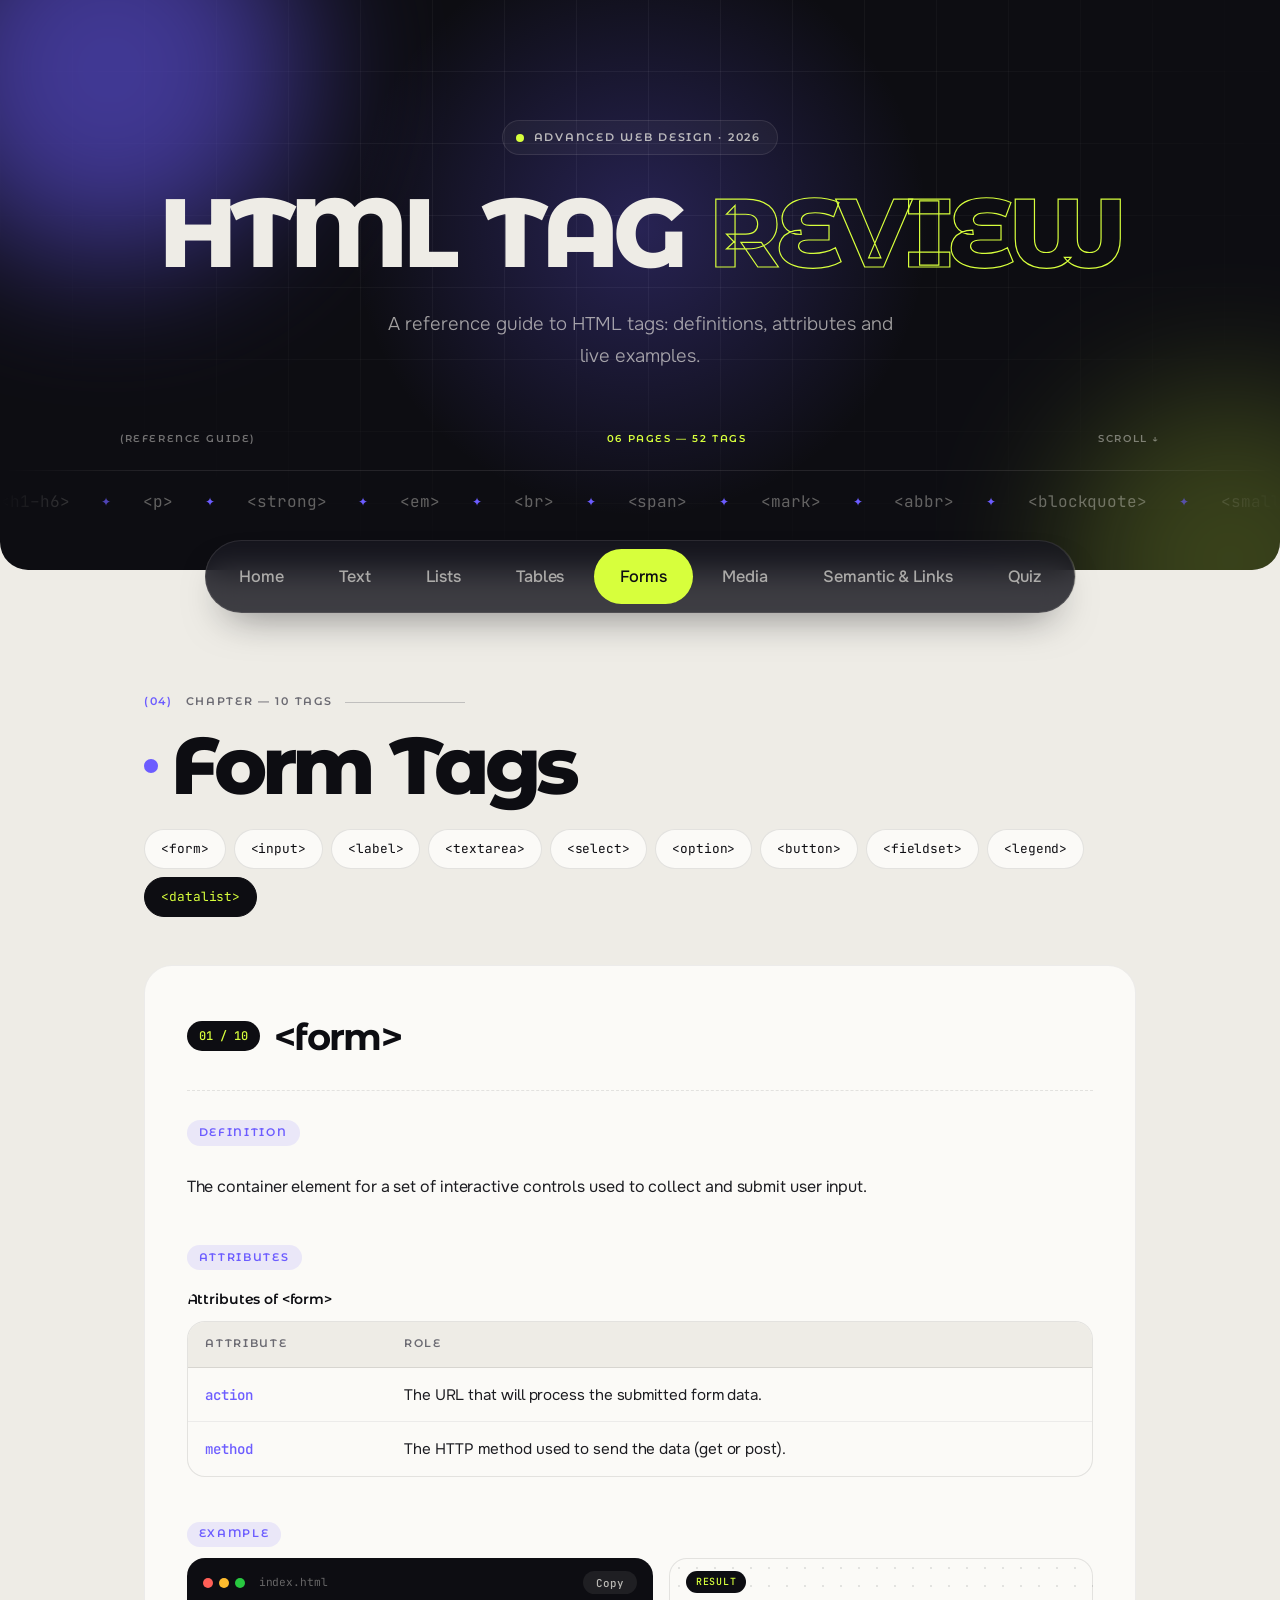
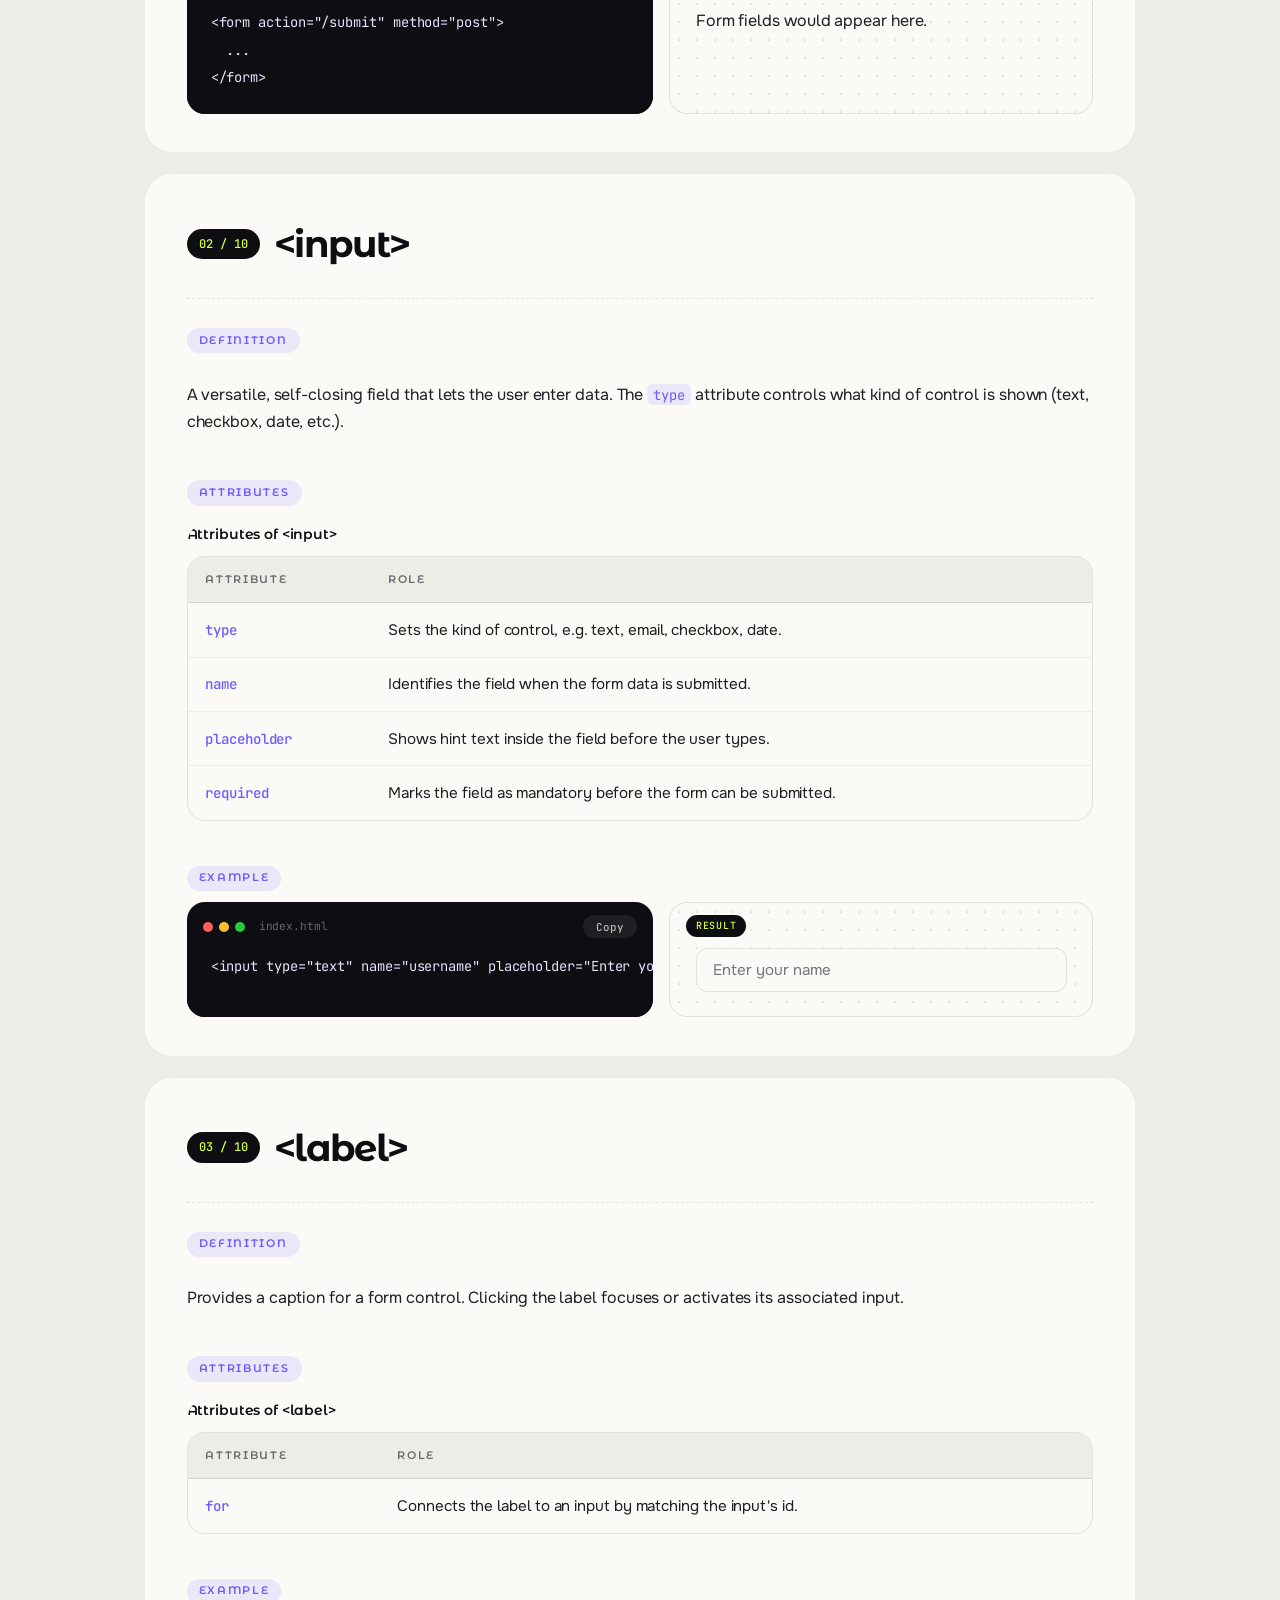
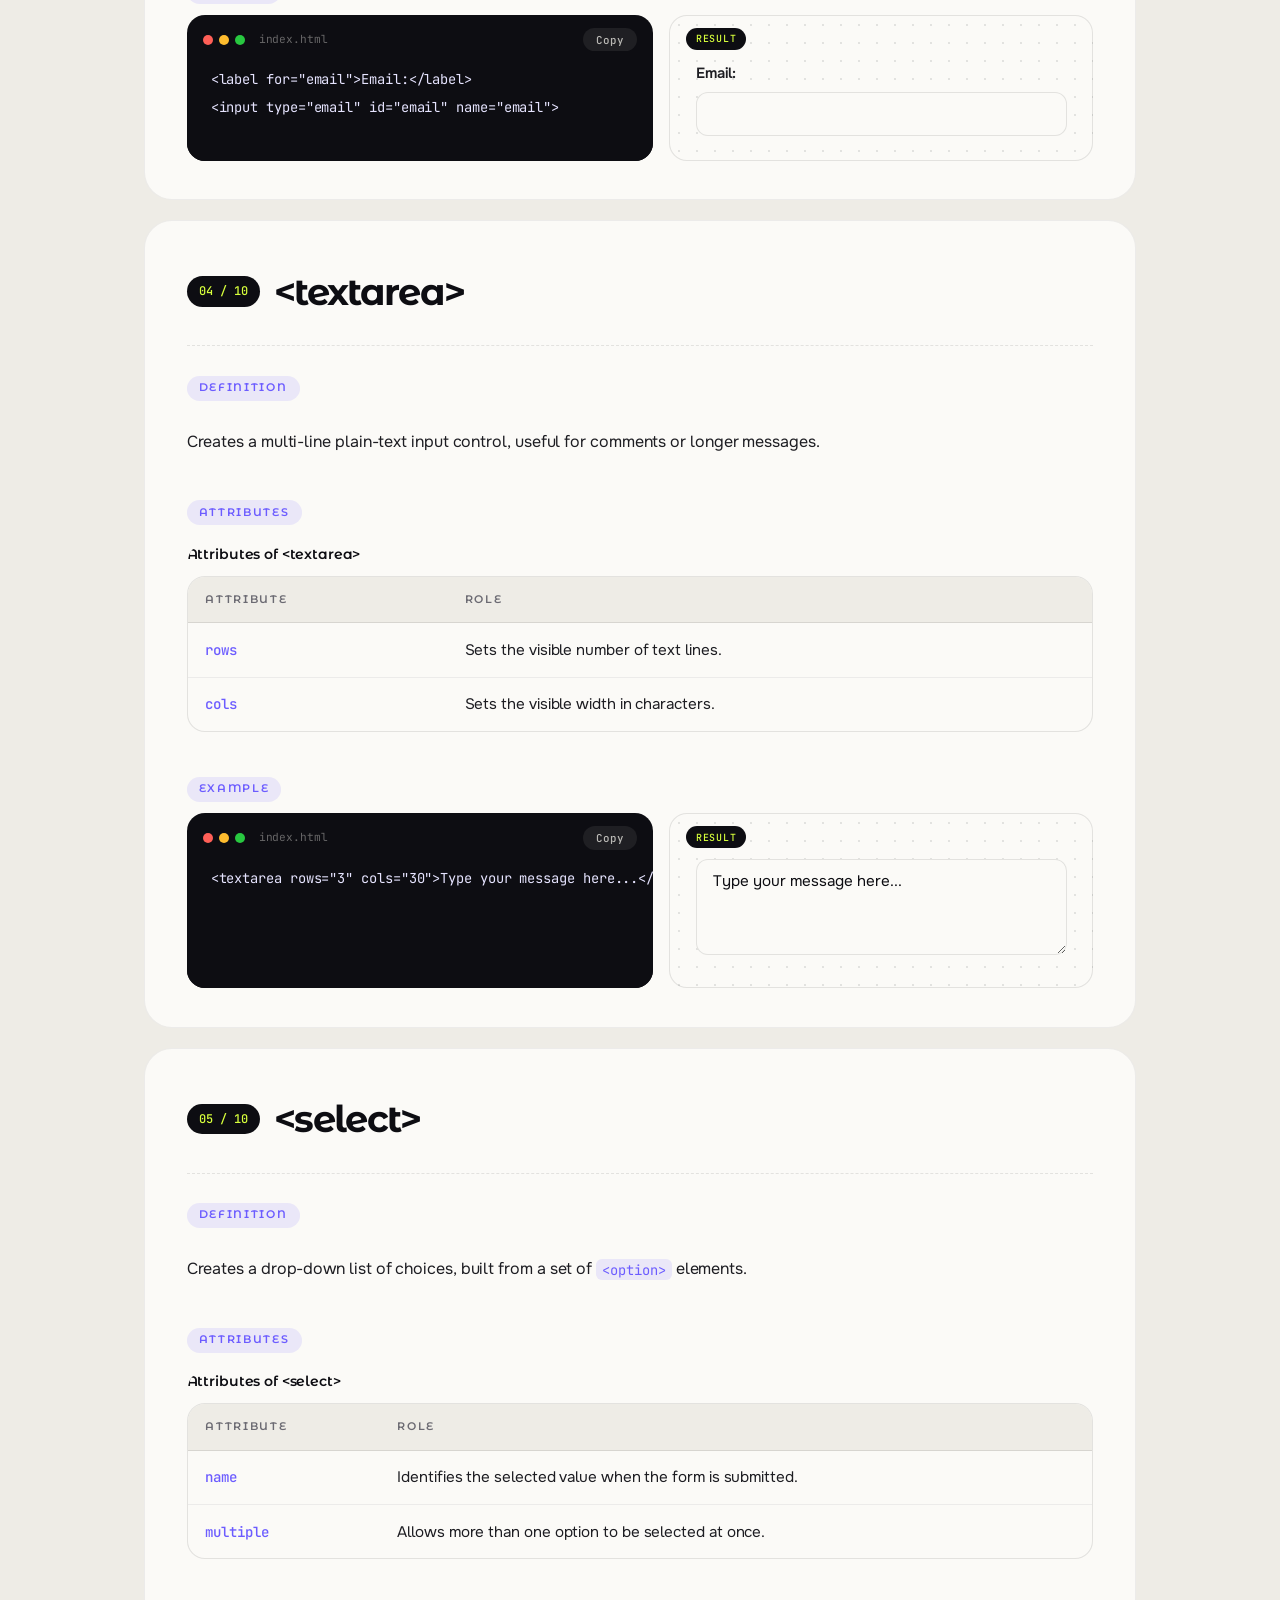
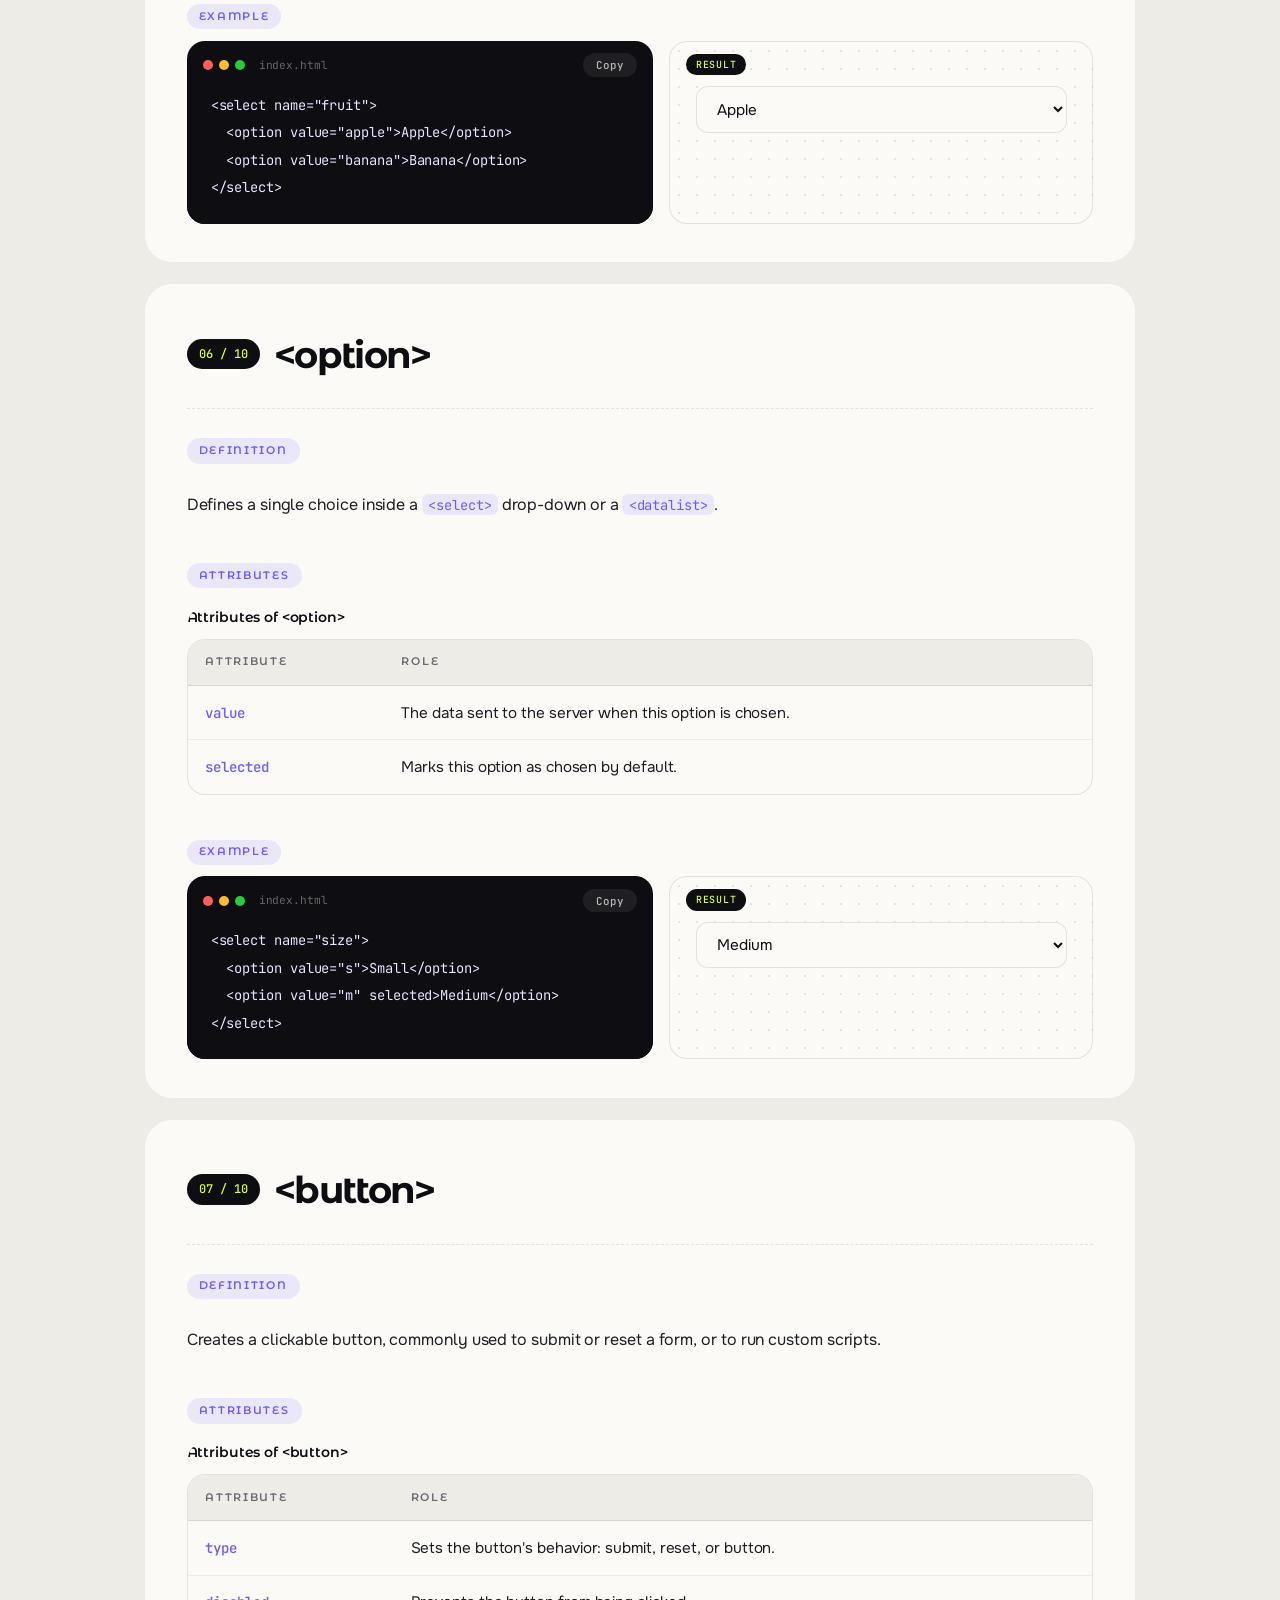
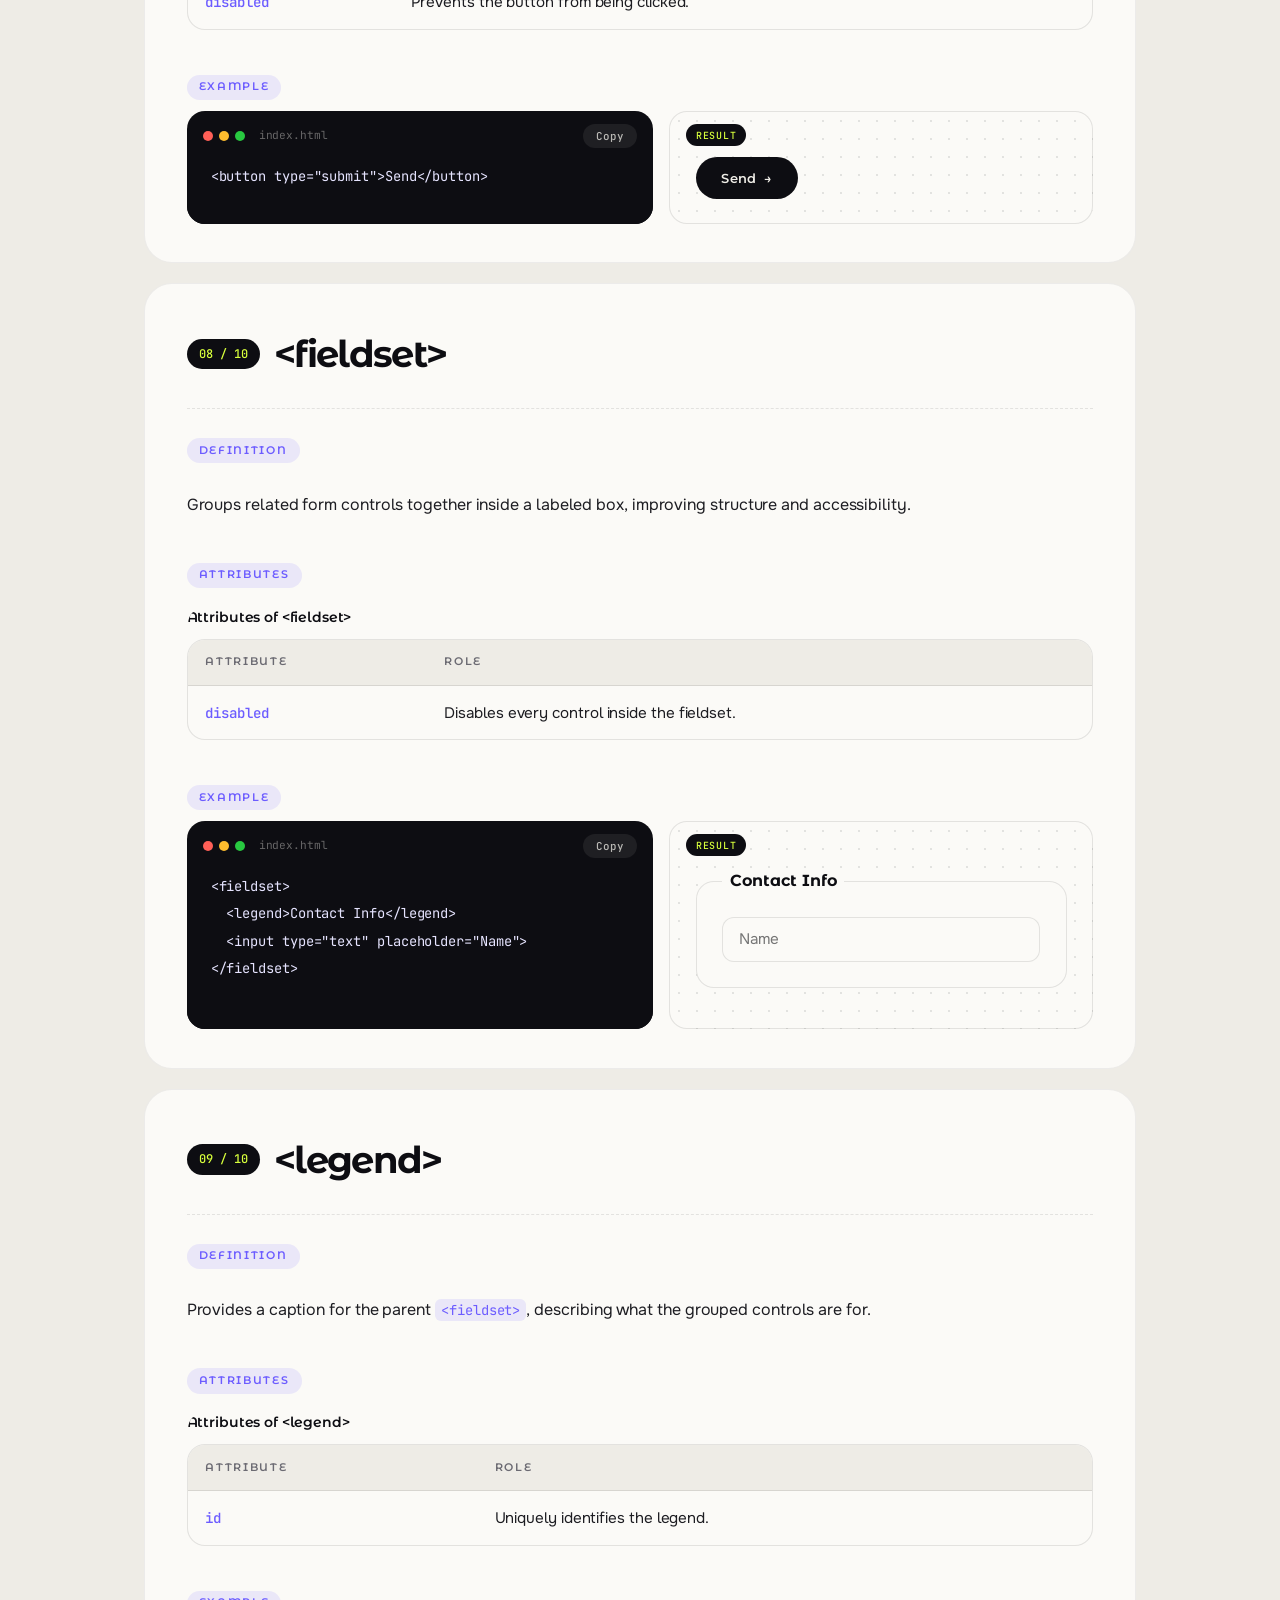
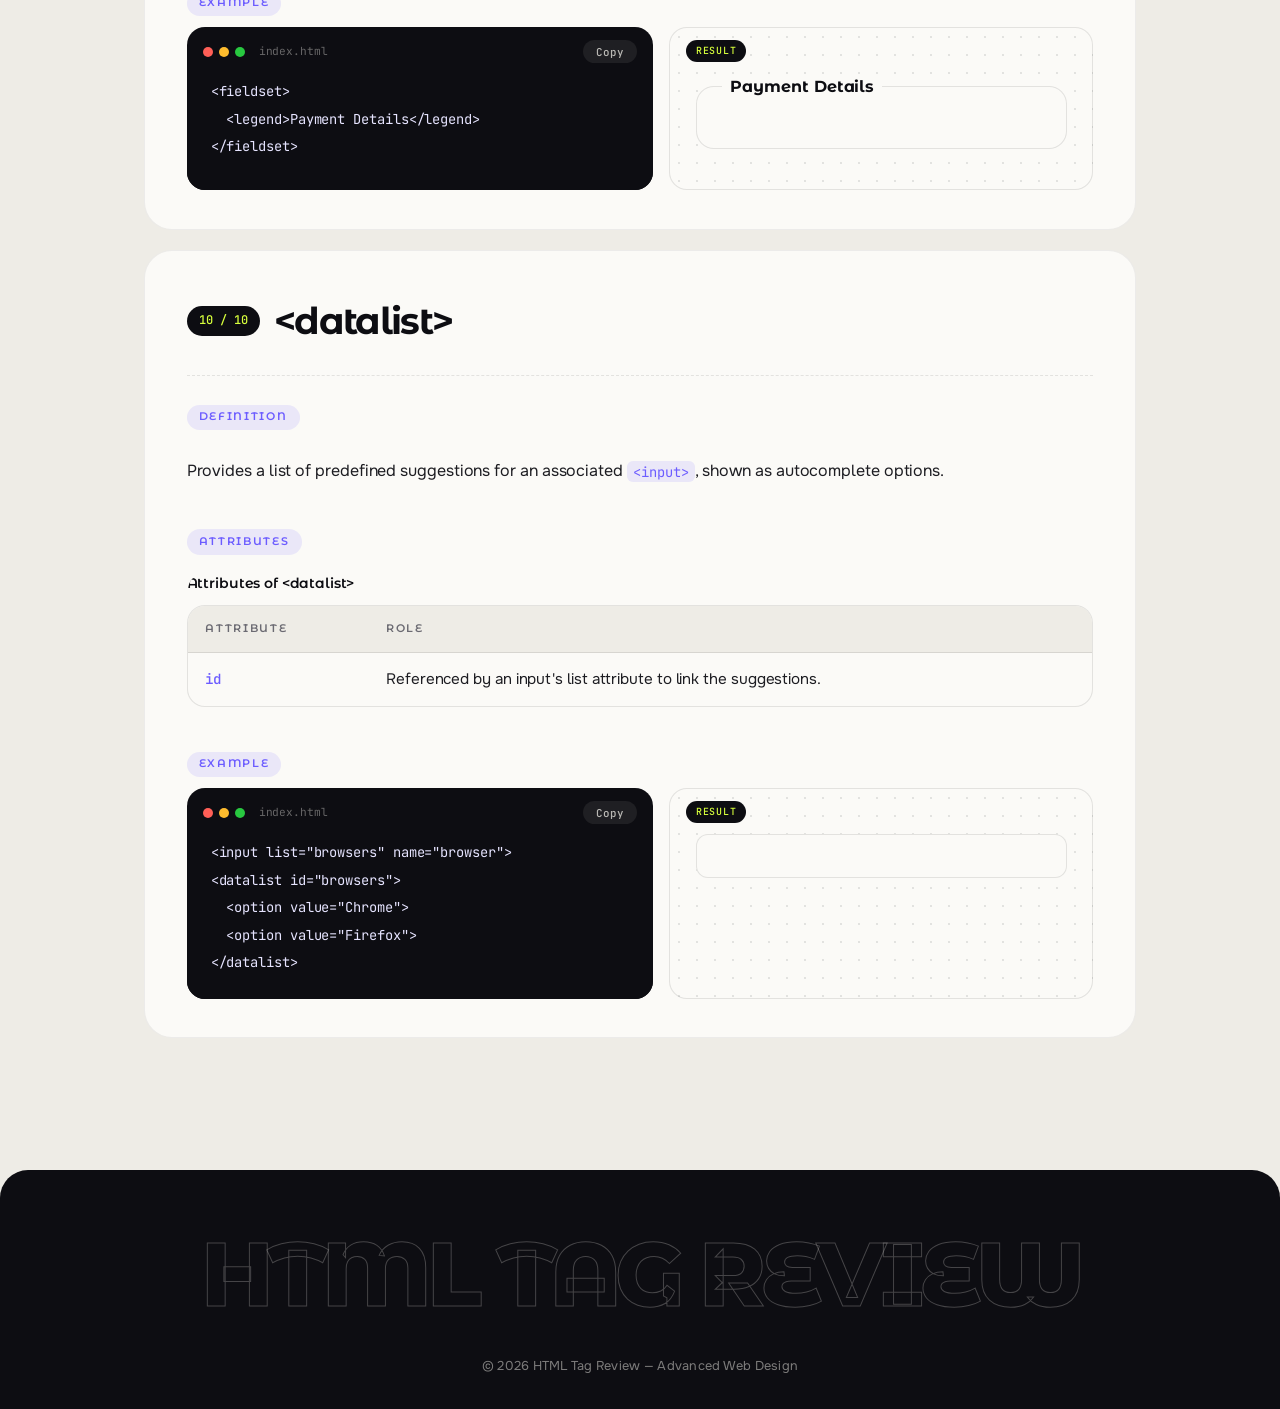
==== commit 877eb7ad: "the final push!" ====
--- a/forms.html
+++ b/forms.html
@@ -31,6 +31,7 @@
       <li><a href="forms.html" aria-current="page">Forms</a></li>
       <li><a href="media.html">Media</a></li>
       <li><a href="semantic.html">Semantic &amp; Links</a></li>
+      <li><a href="quiz.html">Quiz</a></li>
     </ul>
   </nav>
 
@@ -545,7 +546,7 @@
           var card = el("a", "fx-card");
           card.href = link.getAttribute("href");
           card.innerHTML =
-            '<span class="fx-card__top">' + pad(i + 1) + " &middot; " + tagList.length + " tags</span>" +
+            '<span class="fx-card__top">' + pad(i + 1) + " &middot; " + (tagList.length ? tagList.length + " tags" : "25 questions") + "</span>" +
             '<span class="fx-card__arrow">&rarr;</span>' +
             '<span class="fx-card__num" aria-hidden="true">' + pad(i + 1) + "</span>" +
             '<span class="fx-card__title">' + link.innerHTML + "</span>" +
--- a/css/style.css
+++ b/css/style.css
@@ -122,7 +122,7 @@
   width: max-content;
   max-width: calc(100% - 32px);
   margin: -30px auto 0;
-  padding: 6px;
+  padding: 8px;
   background: rgba(23, 23, 31, 0.82);
   -webkit-backdrop-filter: blur(16px) saturate(1.4);
   backdrop-filter: blur(16px) saturate(1.4);
@@ -134,7 +134,7 @@
 body > nav ul {
   position: relative;
   display: flex;
-  gap: 2px;
+  gap: 4px;
   margin: 0;
   padding: 0;
   list-style: none;
@@ -154,7 +154,7 @@
 
 body > nav a {
   display: block;
-  padding: 0.6rem 1.15rem;
+  padding: 0.85rem 1.6rem;
   border-radius: 999px;
   color: rgba(238, 236, 230, 0.65);
   font-size: 0.92rem;
@@ -656,6 +656,326 @@
   transform: translateX(4px);
 }
 
+/* ----------------------------------- quiz ----------------------------------- */
+
+.quiz-intro {
+  max-width: 620px;
+  margin: 0 0 2rem;
+  color: var(--text-muted);
+}
+
+/* sticky score bar */
+.quiz-score {
+  position: sticky;
+  top: calc(env(safe-area-inset-top, 0px) + 6.5rem);
+  z-index: 5;
+  display: flex;
+  align-items: center;
+  gap: 1.2rem;
+  margin: 0 0 1.5rem;
+  padding: 0.9rem 1.4rem;
+  background: rgba(13, 13, 18, 0.92);
+  color: var(--paper);
+  border-radius: 999px;
+  backdrop-filter: blur(10px);
+  box-shadow: 0 18px 40px -24px rgba(13, 13, 18, 0.6);
+  font-family: var(--font-display);
+  font-size: 0.85rem;
+  font-weight: 600;
+}
+
+.quiz-score__num {
+  display: inline-block;
+  min-width: 1.4em;
+  color: var(--lime);
+  font-size: 1.15rem;
+  font-weight: 800;
+  text-align: right;
+}
+
+.quiz-score__num.is-bump {
+  animation: quiz-bump 0.5s var(--ease);
+}
+
+.quiz-score__track {
+  flex: 1;
+  height: 6px;
+  overflow: hidden;
+  background: var(--line-dark);
+  border-radius: 999px;
+}
+
+.quiz-score__fill {
+  display: block;
+  height: 100%;
+  width: 100%;
+  background: linear-gradient(90deg, var(--accent), var(--lime));
+  border-radius: inherit;
+  transform: scaleX(0);
+  transform-origin: left;
+  transition: transform 0.7s var(--ease);
+}
+
+.quiz-score__answered {
+  color: rgba(238, 236, 230, 0.6);
+  white-space: nowrap;
+}
+
+/* question card */
+.quiz-question {
+  position: relative;
+  margin: 0 0 1.25rem;
+  padding: 2rem 2.2rem 1.8rem;
+  background: var(--paper-raised);
+  border: 1px solid var(--line-soft);
+  border-radius: var(--radius-lg);
+  transition: border-color 0.4s var(--ease), box-shadow 0.4s var(--ease), background-color 0.4s var(--ease);
+}
+
+.quiz-question legend {
+  float: left;
+  width: 100%;
+  margin: 0 0 1.2rem;
+  padding: 0;
+  font-size: 1.15rem;
+  letter-spacing: -0.02em;
+}
+
+.quiz-question legend + * {
+  clear: both;
+}
+
+.quiz-question__options {
+  display: grid;
+  grid-template-columns: repeat(2, minmax(0, 1fr));
+  gap: 0.7rem;
+}
+
+.quiz-question label {
+  position: relative;
+  display: flex;
+  align-items: center;
+  margin: 0;
+  padding: 0.85rem 1.1rem;
+  font-family: var(--font-mono);
+  font-weight: 500;
+  font-size: 0.9rem;
+  background: var(--paper);
+  border: 1px solid var(--line);
+  border-radius: var(--radius-sm);
+  cursor: pointer;
+  transition:
+    transform 0.35s var(--ease),
+    border-color 0.25s var(--ease),
+    background-color 0.25s var(--ease),
+    color 0.25s var(--ease),
+    opacity 0.4s var(--ease);
+}
+
+.quiz-question label:hover {
+  border-color: var(--accent);
+  background: var(--accent-soft);
+  transform: translateY(-2px);
+}
+
+.quiz-question label::after {
+  content: "";
+  margin-left: auto;
+  font-family: var(--font-display);
+  font-weight: 800;
+  opacity: 0;
+  transform: scale(0.3) rotate(-25deg);
+  transition: opacity 0.3s var(--ease), transform 0.5s var(--ease);
+}
+
+/* answered state */
+.quiz-question.is-answered label {
+  cursor: default;
+}
+
+.quiz-question.is-answered label:hover {
+  transform: none;
+  border-color: var(--line);
+  background: var(--paper);
+}
+
+.quiz-question.is-answered label:not(.is-chosen):not(.is-answer) {
+  opacity: 0.45;
+}
+
+.quiz-question label.is-answer,
+.quiz-question label.is-answer:hover {
+  color: #1f5c33;
+  background: #e3f3e7;
+  border-color: #3f8f58;
+}
+
+.quiz-question label.is-answer::after {
+  content: "\2713";
+  color: #3f8f58;
+  opacity: 1;
+  transform: none;
+}
+
+.quiz-question label.is-wrong,
+.quiz-question label.is-wrong:hover {
+  color: #8a2a2a;
+  background: #fbe7e7;
+  border-color: #bd4b4b;
+  animation: quiz-shake 0.5s ease;
+}
+
+.quiz-question label.is-wrong::after {
+  content: "\2715";
+  color: #bd4b4b;
+  opacity: 1;
+  transform: none;
+}
+
+.quiz-question.is-correct label.is-answer {
+  animation: quiz-pop 0.55s var(--ease);
+}
+
+/* the right option lights up a moment after a wrong pick */
+.quiz-question.is-incorrect label.is-answer {
+  animation: quiz-glow 1.2s ease 0.35s both;
+}
+
+.quiz-question.is-correct {
+  border-color: rgba(63, 143, 88, 0.45);
+  box-shadow: 0 22px 44px -30px rgba(63, 143, 88, 0.7);
+}
+
+.quiz-question.is-incorrect {
+  border-color: rgba(189, 75, 75, 0.45);
+  box-shadow: 0 22px 44px -30px rgba(189, 75, 75, 0.7);
+}
+
+.quiz-question.is-correct::before {
+  content: "";
+  position: absolute;
+  inset: -1px;
+  border: 2px solid #3f8f58;
+  border-radius: inherit;
+  pointer-events: none;
+  animation: quiz-ring 0.8s var(--ease) forwards;
+}
+
+.quiz-question__result {
+  max-height: 0;
+  margin: 0;
+  overflow: hidden;
+  font-family: var(--font-display);
+  font-size: 0.9rem;
+  font-weight: 700;
+  opacity: 0;
+  transform: translateY(-8px);
+  transition: max-height 0.5s var(--ease), margin 0.5s var(--ease), opacity 0.4s var(--ease) 0.1s, transform 0.5s var(--ease) 0.1s;
+}
+
+.quiz-question__result.is-visible {
+  max-height: 4rem;
+  margin-top: 1.1rem;
+  opacity: 1;
+  transform: none;
+}
+
+.quiz-question.is-correct .quiz-question__result { color: #286b3d; }
+.quiz-question.is-incorrect .quiz-question__result { color: #9c3030; }
+
+/* final result */
+.quiz-final {
+  margin-top: 2rem;
+  padding: 2.4rem 2.6rem;
+  background: var(--ink);
+  color: var(--paper);
+  border-radius: var(--radius-lg);
+  animation: quiz-rise 0.9s var(--ease);
+}
+
+.quiz-final h3 {
+  margin: 0 0 0.6rem;
+  color: var(--paper);
+  font-size: clamp(1.6rem, 4vw, 2.4rem);
+  letter-spacing: -0.04em;
+}
+
+.quiz-final h3 b {
+  color: var(--lime);
+}
+
+.quiz-final p {
+  margin: 0;
+  color: rgba(238, 236, 230, 0.7);
+}
+
+.quiz-final button {
+  margin-top: 1.4rem;
+  background: var(--lime);
+  color: var(--ink);
+}
+
+.quiz-final button:hover {
+  background: var(--paper);
+}
+
+@keyframes quiz-pop {
+  0% { transform: scale(1); }
+  40% { transform: scale(1.05); }
+  70% { transform: scale(0.98); }
+  100% { transform: scale(1); }
+}
+
+@keyframes quiz-shake {
+  0%, 100% { transform: translateX(0); }
+  20% { transform: translateX(-8px); }
+  40% { transform: translateX(7px); }
+  60% { transform: translateX(-5px); }
+  80% { transform: translateX(3px); }
+}
+
+@keyframes quiz-glow {
+  0% { box-shadow: 0 0 0 0 rgba(63, 143, 88, 0.55); }
+  100% { box-shadow: 0 0 0 14px rgba(63, 143, 88, 0); }
+}
+
+@keyframes quiz-ring {
+  from { opacity: 1; transform: scale(1); }
+  to { opacity: 0; transform: scale(1.04); }
+}
+
+@keyframes quiz-bump {
+  0% { transform: scale(1); }
+  40% { transform: scale(1.45); }
+  100% { transform: scale(1); }
+}
+
+@keyframes quiz-rise {
+  from { opacity: 0; transform: translateY(40px) scale(0.97); }
+  to { opacity: 1; transform: none; }
+}
+
+@media (max-width: 640px) {
+  .quiz-question {
+    padding: 1.5rem 1.25rem;
+    border-radius: var(--radius);
+  }
+
+  .quiz-question__options {
+    grid-template-columns: 1fr;
+  }
+
+  .quiz-score {
+    top: calc(env(safe-area-inset-top, 0px) + 5.5rem);
+    gap: 0.8rem;
+    padding: 0.75rem 1.1rem;
+  }
+
+  .quiz-final {
+    padding: 1.8rem 1.4rem;
+  }
+}
+
 /* ---------------------------------- media ---------------------------------- */
 
 img, video {
@@ -974,6 +1294,31 @@
   clip-path: inset(-40px -40px -40px -40px);
 }
 
+/* quiz cards keep their state transitions while revealing */
+.quiz-question.fx-reveal {
+  transition:
+    opacity 1s var(--ease),
+    transform 1.1s var(--ease),
+    clip-path 1.1s var(--ease),
+    border-color 0.4s var(--ease),
+    box-shadow 0.4s var(--ease);
+}
+
+/* quiz intro text + score bar join the page intro */
+.fx-js .quiz-intro,
+.fx-js .quiz-score {
+  transition: opacity 1s var(--ease), transform 1s var(--ease);
+}
+
+.fx-js:not(.is-ready) .quiz-intro,
+.fx-js:not(.is-ready) .quiz-score {
+  opacity: 0;
+  transform: translateY(24px);
+}
+
+.fx-js .quiz-intro { transition-delay: 0.76s; }
+.fx-js .quiz-score { transition-delay: 0.84s; }
+
 /* ----------------------------------- toc ----------------------------------- */
 
 .fx-toc {
@@ -1209,6 +1554,27 @@
 
 .fx-card:nth-child(1) { grid-column: span 4; }
 .fx-card:nth-child(6) { grid-column: span 6; min-height: 220px; }
+
+/* last card (Quiz) spans the full row, content centered */
+.fx-card:nth-child(7) {
+  grid-column: span 6;
+  min-height: 220px;
+  align-items: center;
+  text-align: center;
+}
+
+.fx-card:nth-child(7) .fx-card__top {
+  justify-content: center;
+}
+
+.fx-card:nth-child(7) .fx-card__desc {
+  margin-inline: auto;
+}
+
+.fx-card:nth-child(7) .fx-card__num {
+  right: 50%;
+  translate: 50% 0;
+}
 
 /* fill that grows from the cursor */
 .fx-card::before {
@@ -1488,7 +1854,7 @@
 body > nav a {
   font-family: var(--font-body);
   font-weight: 500;
-  font-size: 0.9rem;
+  font-size: 1.02rem;
   letter-spacing: -0.005em;
 }
 
@@ -1644,7 +2010,8 @@
     grid-column: span 3;
   }
 
-  .fx-card:nth-child(6) {
+  .fx-card:nth-child(6),
+  .fx-card:nth-child(7) {
     grid-column: span 6;
   }
 }
@@ -1659,8 +2026,8 @@
   }
 
   body > nav a {
-    padding: 0.55rem 0.85rem;
-    font-size: 0.85rem;
+    padding: 0.7rem 1.1rem;
+    font-size: 0.92rem;
   }
 
   main {
@@ -1686,7 +2053,8 @@
 
   .fx-card,
   .fx-card:nth-child(1),
-  .fx-card:nth-child(6) {
+  .fx-card:nth-child(6),
+  .fx-card:nth-child(7) {
     grid-column: auto;
     min-height: 240px;
   }
